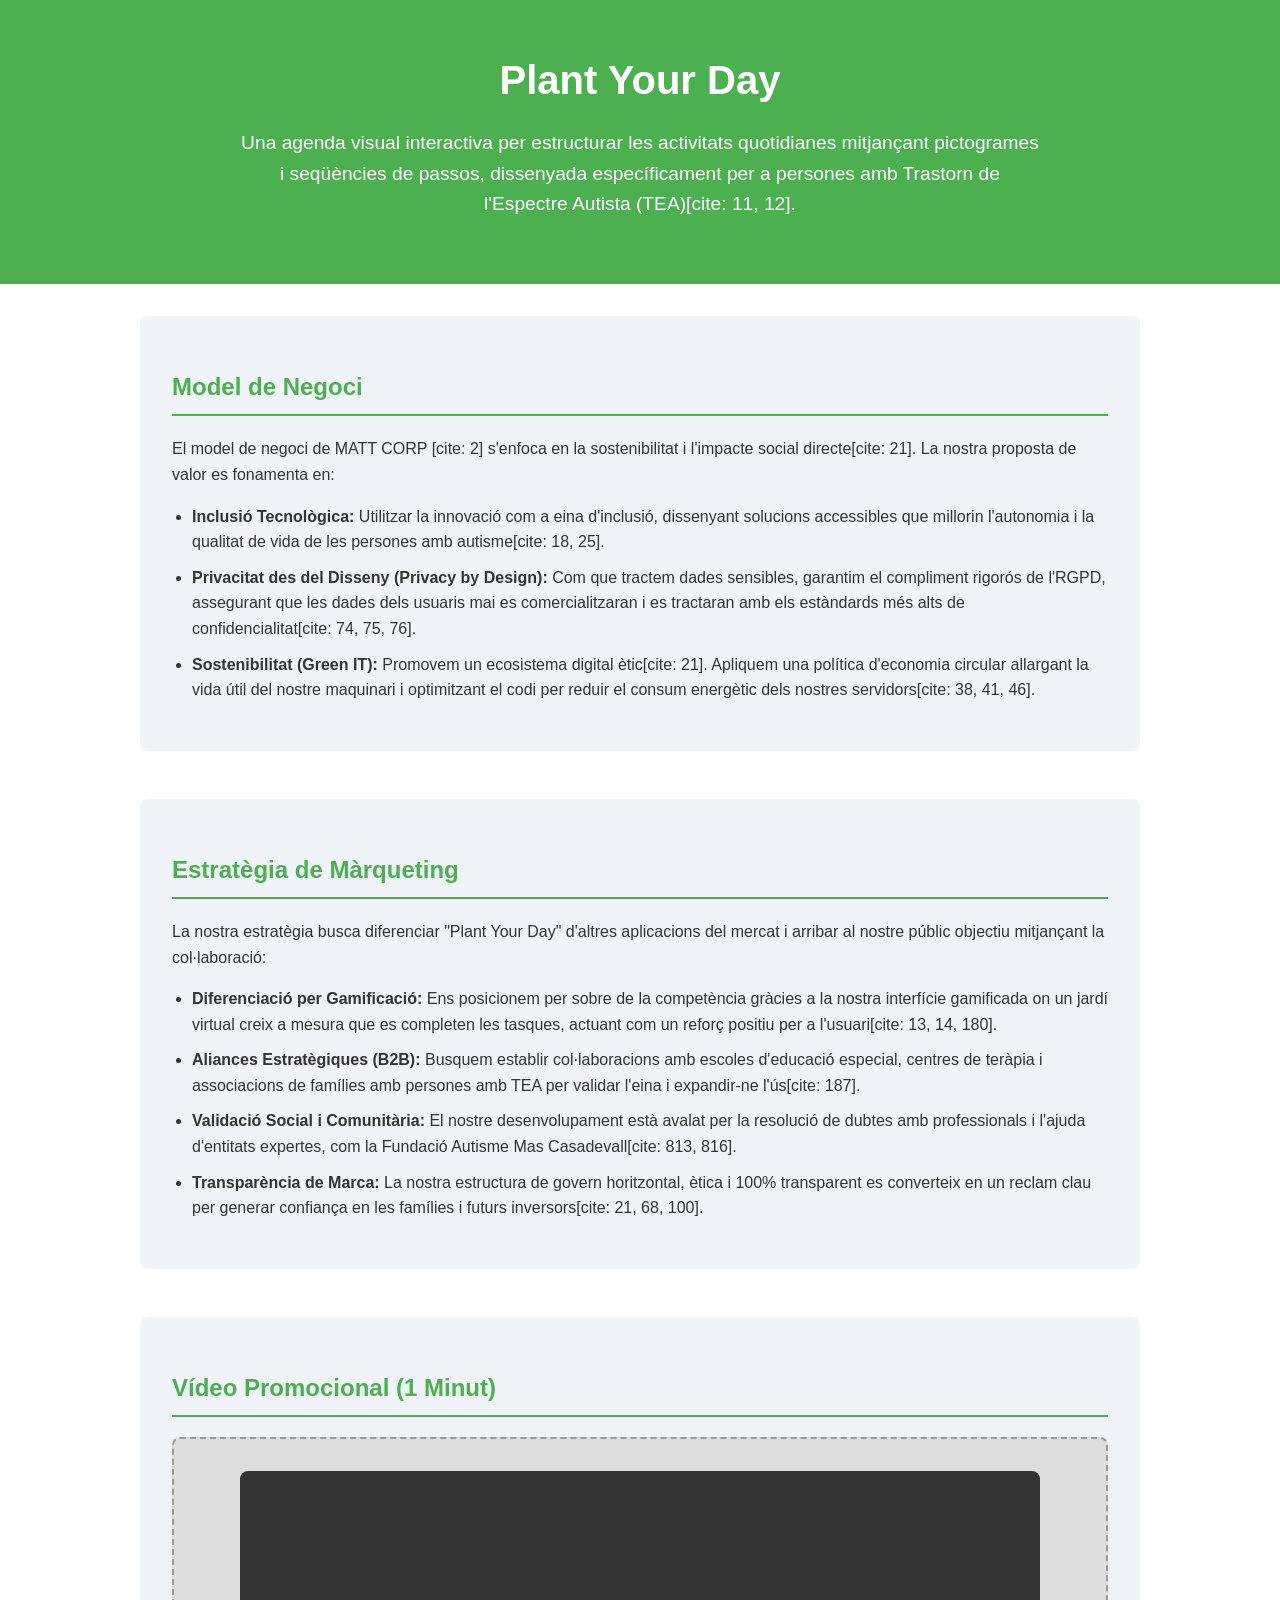
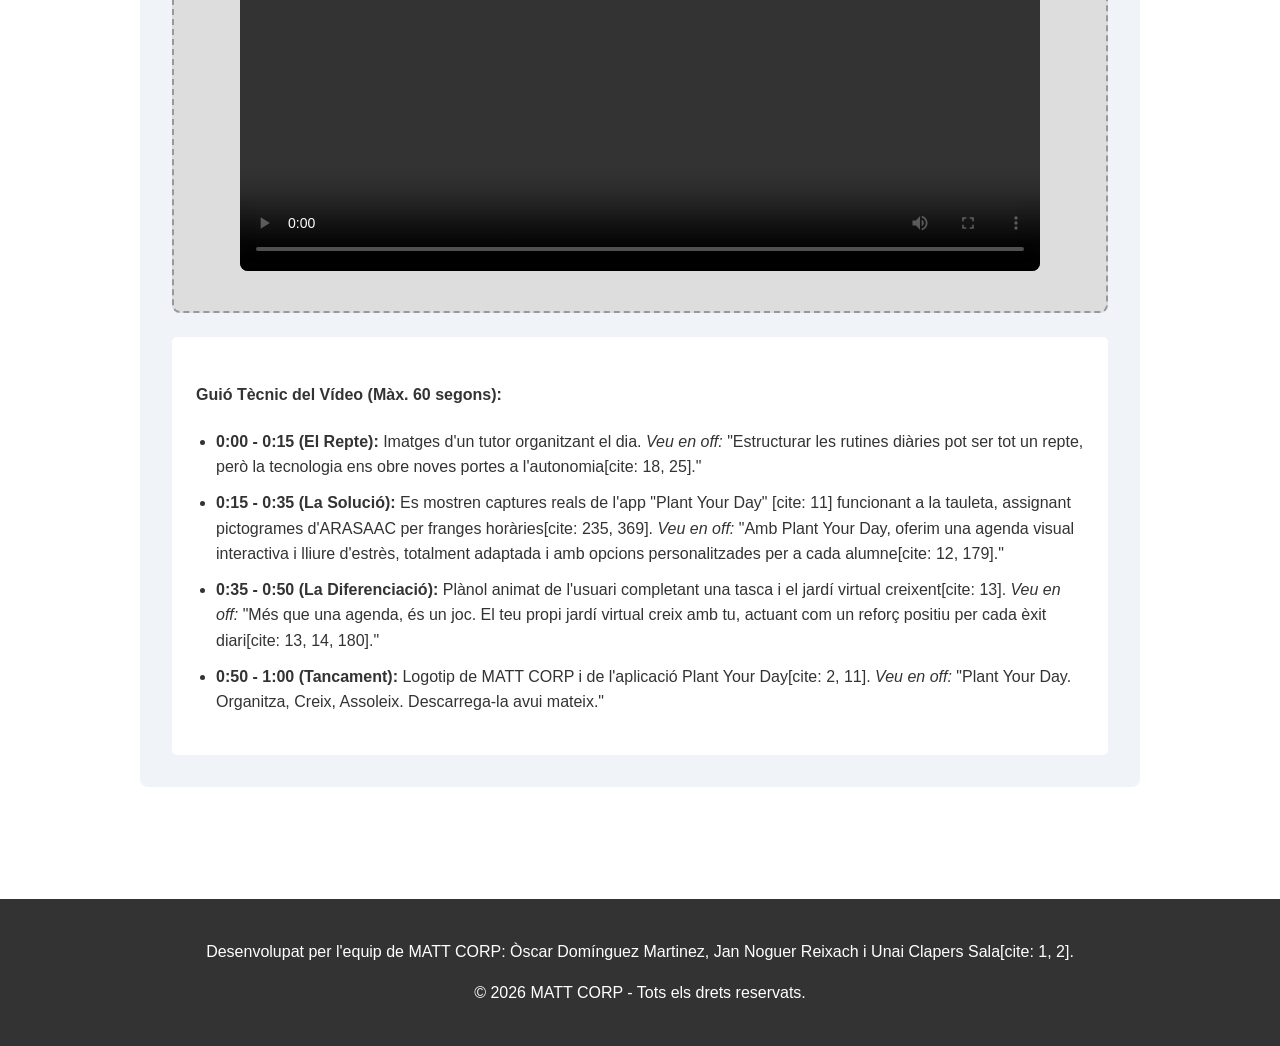
==== index.html @ e5ed8a5a "first commit" ====
<!DOCTYPE html>
<html lang="ca">
<head>
    <meta charset="UTF-8">
    <meta name="viewport" content="width=device-width, initial-scale=1.0">
    <title>Plant Your Day - MATT CORP</title>
    <style>
        :root {
            --primary-color: #4CAF50;
            --secondary-color: #F0F4F8;
            --text-color: #333333;
            --font-family: 'Segoe UI', Tahoma, Geneva, Verdana, sans-serif;
        }
        body {
            font-family: var(--font-family);
            color: var(--text-color);
            margin: 0;
            padding: 0;
            line-height: 1.6;
            background-color: #ffffff;
        }
        header {
            background-color: var(--primary-color);
            color: white;
            padding: 3rem 2rem;
            text-align: center;
        }
        header h1 {
            margin: 0;
            font-size: 2.5rem;
        }
        header p {
            font-size: 1.2rem;
            max-width: 800px;
            margin: 1rem auto;
        }
        .container {
            max-width: 1000px;
            margin: 0 auto;
            padding: 2rem;
        }
        section {
            margin-bottom: 3rem;
            padding: 2rem;
            background-color: var(--secondary-color);
            border-radius: 8px;
        }
        h2 {
            color: var(--primary-color);
            border-bottom: 2px solid var(--primary-color);
            padding-bottom: 0.5rem;
        }
        ul {
            padding-left: 20px;
        }
        li {
            margin-bottom: 10px;
        }
        .video-container {
            text-align: center;
            background-color: #ddd;
            padding: 2rem;
            border-radius: 8px;
            border: 2px dashed #999;
        }
        .video-script {
            text-align: left;
            margin-top: 1.5rem;
            background: #fff;
            padding: 1.5rem;
            border-radius: 5px;
        }
        footer {
            text-align: center;
            padding: 1.5rem;
            background-color: #333;
            color: white;
            margin-top: 2rem;
        }
    </style>
</head>
<body>

    <header>
        <h1>Plant Your Day</h1>
        <p>Una agenda visual interactiva per estructurar les activitats quotidianes mitjançant pictogrames i seqüències de passos, dissenyada específicament per a persones amb Trastorn de l'Espectre Autista (TEA)[cite: 11, 12].</p>
    </header>

    <div class="container">
        
        <section id="model-negoci">
            <h2>Model de Negoci</h2>
            <p>El model de negoci de MATT CORP [cite: 2] s'enfoca en la sostenibilitat i l'impacte social directe[cite: 21]. La nostra proposta de valor es fonamenta en:</p>
            <ul>
                <li><strong>Inclusió Tecnològica:</strong> Utilitzar la innovació com a eina d'inclusió, dissenyant solucions accessibles que millorin l'autonomia i la qualitat de vida de les persones amb autisme[cite: 18, 25].</li>
                <li><strong>Privacitat des del Disseny (Privacy by Design):</strong> Com que tractem dades sensibles, garantim el compliment rigorós de l'RGPD, assegurant que les dades dels usuaris mai es comercialitzaran i es tractaran amb els estàndards més alts de confidencialitat[cite: 74, 75, 76].</li>
                <li><strong>Sostenibilitat (Green IT):</strong> Promovem un ecosistema digital ètic[cite: 21]. Apliquem una política d'economia circular allargant la vida útil del nostre maquinari i optimitzant el codi per reduir el consum energètic dels nostres servidors[cite: 38, 41, 46].</li>
            </ul>
        </section>

        <section id="estrategia-marqueting">
            <h2>Estratègia de Màrqueting</h2>
            <p>La nostra estratègia busca diferenciar "Plant Your Day" d'altres aplicacions del mercat i arribar al nostre públic objectiu mitjançant la col·laboració:</p>
            <ul>
                <li><strong>Diferenciació per Gamificació:</strong> Ens posicionem per sobre de la competència gràcies a la nostra interfície gamificada on un jardí virtual creix a mesura que es completen les tasques, actuant com un reforç positiu per a l'usuari[cite: 13, 14, 180].</li>
                <li><strong>Aliances Estratègiques (B2B):</strong> Busquem establir col·laboracions amb escoles d'educació especial, centres de teràpia i associacions de famílies amb persones amb TEA per validar l'eina i expandir-ne l'ús[cite: 187].</li>
                <li><strong>Validació Social i Comunitària:</strong> El nostre desenvolupament està avalat per la resolució de dubtes amb professionals i l'ajuda d'entitats expertes, com la Fundació Autisme Mas Casadevall[cite: 813, 816].</li>
                <li><strong>Transparència de Marca:</strong> La nostra estructura de govern horitzontal, ètica i 100% transparent es converteix en un reclam clau per generar confiança en les famílies i futurs inversors[cite: 21, 68, 100].</li>
            </ul>
        </section>

        <section id="video-promocional">
            <h2>Vídeo Promocional (1 Minut)</h2>
            <div class="video-container">
                <video src="Plant Your Day - Minecraft Edition_720p_caption.mp4" controls width="100%" style="max-width: 800px; border-radius: 8px;">
                El teu navegador no suporta l'etiqueta de vídeo.
    </video>
            </div>
            
            <div class="video-script">
                <h4>Guió Tècnic del Vídeo (Màx. 60 segons):</h4>
                <ul>
                    <li><strong>0:00 - 0:15 (El Repte):</strong> Imatges d'un tutor organitzant el dia. <i>Veu en off:</i> "Estructurar les rutines diàries pot ser tot un repte, però la tecnologia ens obre noves portes a l'autonomia[cite: 18, 25]."</li>
                    <li><strong>0:15 - 0:35 (La Solució):</strong> Es mostren captures reals de l'app "Plant Your Day" [cite: 11] funcionant a la tauleta, assignant pictogrames d'ARASAAC per franges horàries[cite: 235, 369]. <i>Veu en off:</i> "Amb Plant Your Day, oferim una agenda visual interactiva i lliure d'estrès, totalment adaptada i amb opcions personalitzades per a cada alumne[cite: 12, 179]."</li>
                    <li><strong>0:35 - 0:50 (La Diferenciació):</strong> Plànol animat de l'usuari completant una tasca i el jardí virtual creixent[cite: 13]. <i>Veu en off:</i> "Més que una agenda, és un joc. El teu propi jardí virtual creix amb tu, actuant com un reforç positiu per cada èxit diari[cite: 13, 14, 180]."</li>
                    <li><strong>0:50 - 1:00 (Tancament):</strong> Logotip de MATT CORP i de l'aplicació Plant Your Day[cite: 2, 11]. <i>Veu en off:</i> "Plant Your Day. Organitza, Creix, Assoleix. Descarrega-la avui mateix."</li>
                </ul>
            </div>
        </section>

    </div>

    <footer>
        <p>Desenvolupat per l'equip de MATT CORP: Òscar Domínguez Martinez, Jan Noguer Reixach i Unai Clapers Sala[cite: 1, 2].</p>
        <p>© 2026 MATT CORP - Tots els drets reservats.</p>
    </footer>

</body>
</html>
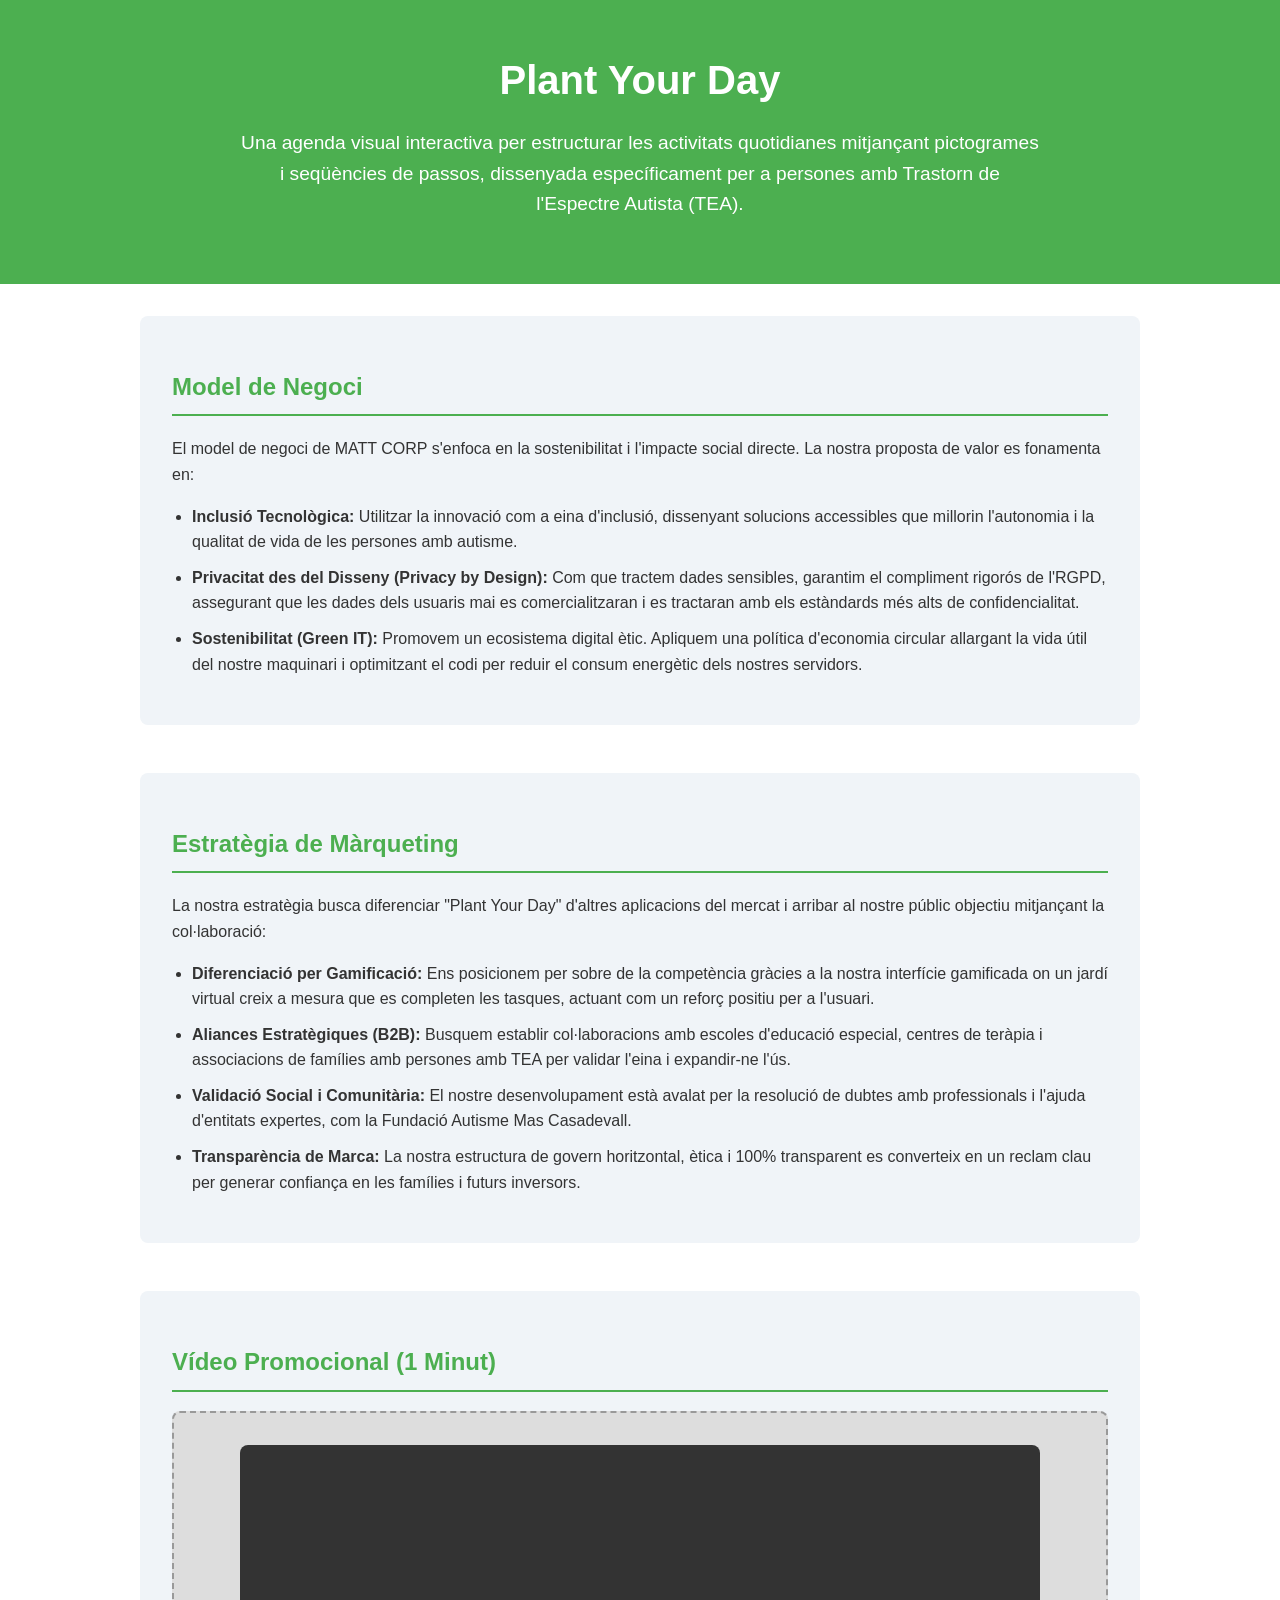
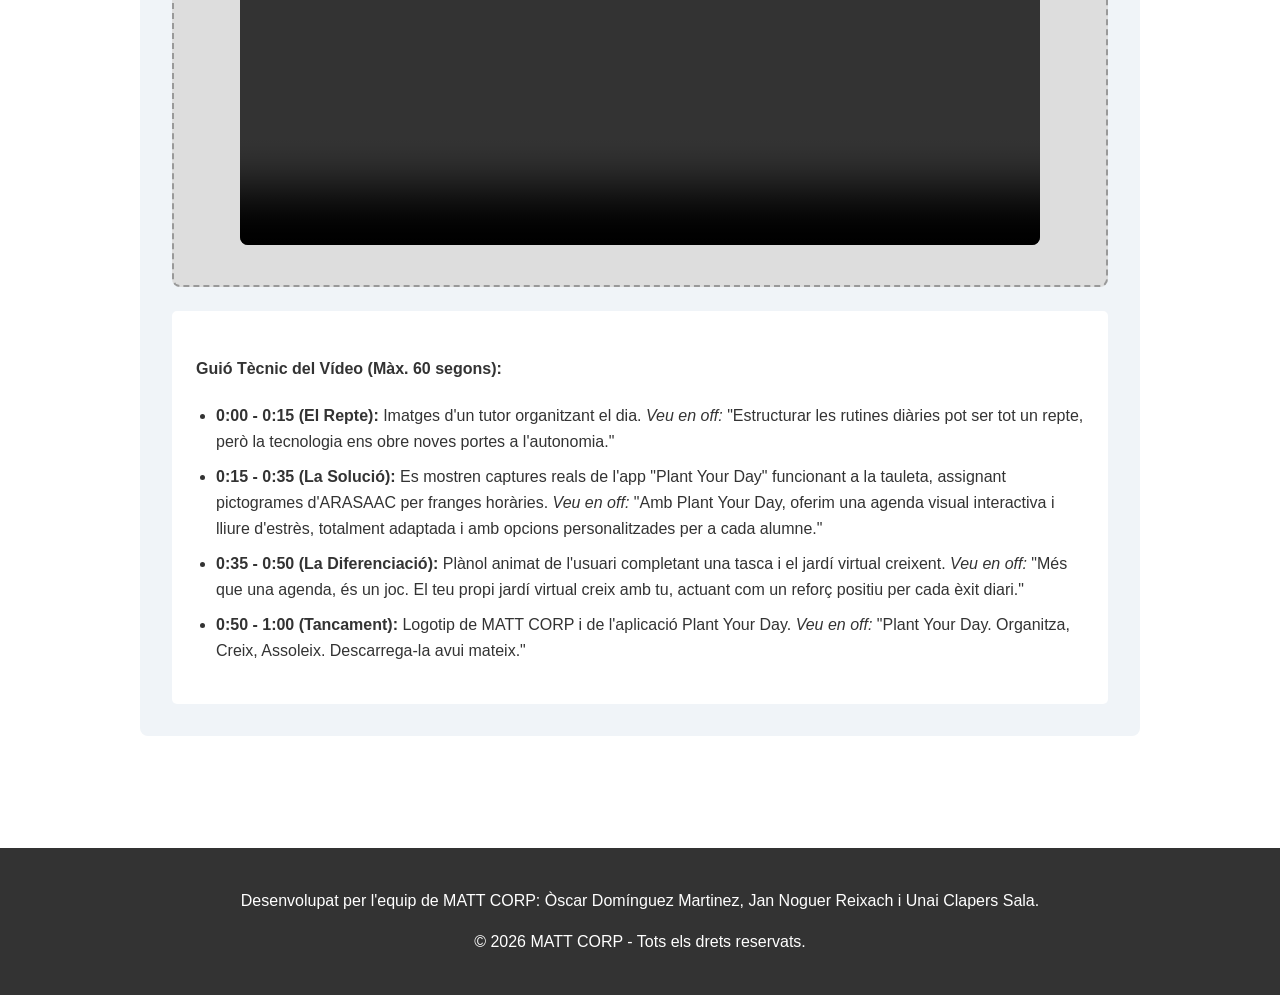
==== commit 47125539: "first commit" ====
--- a/index.html
+++ b/index.html
@@ -83,18 +83,18 @@
 
     <header>
         <h1>Plant Your Day</h1>
-        <p>Una agenda visual interactiva per estructurar les activitats quotidianes mitjançant pictogrames i seqüències de passos, dissenyada específicament per a persones amb Trastorn de l'Espectre Autista (TEA)[cite: 11, 12].</p>
+        <p>Una agenda visual interactiva per estructurar les activitats quotidianes mitjançant pictogrames i seqüències de passos, dissenyada específicament per a persones amb Trastorn de l'Espectre Autista (TEA).</p>
     </header>
 
     <div class="container">
         
         <section id="model-negoci">
             <h2>Model de Negoci</h2>
-            <p>El model de negoci de MATT CORP [cite: 2] s'enfoca en la sostenibilitat i l'impacte social directe[cite: 21]. La nostra proposta de valor es fonamenta en:</p>
+            <p>El model de negoci de MATT CORP s'enfoca en la sostenibilitat i l'impacte social directe. La nostra proposta de valor es fonamenta en:</p>
             <ul>
-                <li><strong>Inclusió Tecnològica:</strong> Utilitzar la innovació com a eina d'inclusió, dissenyant solucions accessibles que millorin l'autonomia i la qualitat de vida de les persones amb autisme[cite: 18, 25].</li>
-                <li><strong>Privacitat des del Disseny (Privacy by Design):</strong> Com que tractem dades sensibles, garantim el compliment rigorós de l'RGPD, assegurant que les dades dels usuaris mai es comercialitzaran i es tractaran amb els estàndards més alts de confidencialitat[cite: 74, 75, 76].</li>
-                <li><strong>Sostenibilitat (Green IT):</strong> Promovem un ecosistema digital ètic[cite: 21]. Apliquem una política d'economia circular allargant la vida útil del nostre maquinari i optimitzant el codi per reduir el consum energètic dels nostres servidors[cite: 38, 41, 46].</li>
+                <li><strong>Inclusió Tecnològica:</strong> Utilitzar la innovació com a eina d'inclusió, dissenyant solucions accessibles que millorin l'autonomia i la qualitat de vida de les persones amb autisme.</li>
+                <li><strong>Privacitat des del Disseny (Privacy by Design):</strong> Com que tractem dades sensibles, garantim el compliment rigorós de l'RGPD, assegurant que les dades dels usuaris mai es comercialitzaran i es tractaran amb els estàndards més alts de confidencialitat.</li>
+                <li><strong>Sostenibilitat (Green IT):</strong> Promovem un ecosistema digital ètic. Apliquem una política d'economia circular allargant la vida útil del nostre maquinari i optimitzant el codi per reduir el consum energètic dels nostres servidors.</li>
             </ul>
         </section>
 
@@ -102,10 +102,10 @@
             <h2>Estratègia de Màrqueting</h2>
             <p>La nostra estratègia busca diferenciar "Plant Your Day" d'altres aplicacions del mercat i arribar al nostre públic objectiu mitjançant la col·laboració:</p>
             <ul>
-                <li><strong>Diferenciació per Gamificació:</strong> Ens posicionem per sobre de la competència gràcies a la nostra interfície gamificada on un jardí virtual creix a mesura que es completen les tasques, actuant com un reforç positiu per a l'usuari[cite: 13, 14, 180].</li>
-                <li><strong>Aliances Estratègiques (B2B):</strong> Busquem establir col·laboracions amb escoles d'educació especial, centres de teràpia i associacions de famílies amb persones amb TEA per validar l'eina i expandir-ne l'ús[cite: 187].</li>
-                <li><strong>Validació Social i Comunitària:</strong> El nostre desenvolupament està avalat per la resolució de dubtes amb professionals i l'ajuda d'entitats expertes, com la Fundació Autisme Mas Casadevall[cite: 813, 816].</li>
-                <li><strong>Transparència de Marca:</strong> La nostra estructura de govern horitzontal, ètica i 100% transparent es converteix en un reclam clau per generar confiança en les famílies i futurs inversors[cite: 21, 68, 100].</li>
+                <li><strong>Diferenciació per Gamificació:</strong> Ens posicionem per sobre de la competència gràcies a la nostra interfície gamificada on un jardí virtual creix a mesura que es completen les tasques, actuant com un reforç positiu per a l'usuari.</li>
+                <li><strong>Aliances Estratègiques (B2B):</strong> Busquem establir col·laboracions amb escoles d'educació especial, centres de teràpia i associacions de famílies amb persones amb TEA per validar l'eina i expandir-ne l'ús.</li>
+                <li><strong>Validació Social i Comunitària:</strong> El nostre desenvolupament està avalat per la resolució de dubtes amb professionals i l'ajuda d'entitats expertes, com la Fundació Autisme Mas Casadevall.</li>
+                <li><strong>Transparència de Marca:</strong> La nostra estructura de govern horitzontal, ètica i 100% transparent es converteix en un reclam clau per generar confiança en les famílies i futurs inversors.</li>
             </ul>
         </section>
 
@@ -120,10 +120,10 @@
             <div class="video-script">
                 <h4>Guió Tècnic del Vídeo (Màx. 60 segons):</h4>
                 <ul>
-                    <li><strong>0:00 - 0:15 (El Repte):</strong> Imatges d'un tutor organitzant el dia. <i>Veu en off:</i> "Estructurar les rutines diàries pot ser tot un repte, però la tecnologia ens obre noves portes a l'autonomia[cite: 18, 25]."</li>
-                    <li><strong>0:15 - 0:35 (La Solució):</strong> Es mostren captures reals de l'app "Plant Your Day" [cite: 11] funcionant a la tauleta, assignant pictogrames d'ARASAAC per franges horàries[cite: 235, 369]. <i>Veu en off:</i> "Amb Plant Your Day, oferim una agenda visual interactiva i lliure d'estrès, totalment adaptada i amb opcions personalitzades per a cada alumne[cite: 12, 179]."</li>
-                    <li><strong>0:35 - 0:50 (La Diferenciació):</strong> Plànol animat de l'usuari completant una tasca i el jardí virtual creixent[cite: 13]. <i>Veu en off:</i> "Més que una agenda, és un joc. El teu propi jardí virtual creix amb tu, actuant com un reforç positiu per cada èxit diari[cite: 13, 14, 180]."</li>
-                    <li><strong>0:50 - 1:00 (Tancament):</strong> Logotip de MATT CORP i de l'aplicació Plant Your Day[cite: 2, 11]. <i>Veu en off:</i> "Plant Your Day. Organitza, Creix, Assoleix. Descarrega-la avui mateix."</li>
+                    <li><strong>0:00 - 0:15 (El Repte):</strong> Imatges d'un tutor organitzant el dia. <i>Veu en off:</i> "Estructurar les rutines diàries pot ser tot un repte, però la tecnologia ens obre noves portes a l'autonomia."</li>
+                    <li><strong>0:15 - 0:35 (La Solució):</strong> Es mostren captures reals de l'app "Plant Your Day"  funcionant a la tauleta, assignant pictogrames d'ARASAAC per franges horàries. <i>Veu en off:</i> "Amb Plant Your Day, oferim una agenda visual interactiva i lliure d'estrès, totalment adaptada i amb opcions personalitzades per a cada alumne."</li>
+                    <li><strong>0:35 - 0:50 (La Diferenciació):</strong> Plànol animat de l'usuari completant una tasca i el jardí virtual creixent. <i>Veu en off:</i> "Més que una agenda, és un joc. El teu propi jardí virtual creix amb tu, actuant com un reforç positiu per cada èxit diari."</li>
+                    <li><strong>0:50 - 1:00 (Tancament):</strong> Logotip de MATT CORP i de l'aplicació Plant Your Day. <i>Veu en off:</i> "Plant Your Day. Organitza, Creix, Assoleix. Descarrega-la avui mateix."</li>
                 </ul>
             </div>
         </section>
@@ -131,7 +131,7 @@
     </div>
 
     <footer>
-        <p>Desenvolupat per l'equip de MATT CORP: Òscar Domínguez Martinez, Jan Noguer Reixach i Unai Clapers Sala[cite: 1, 2].</p>
+        <p>Desenvolupat per l'equip de MATT CORP: Òscar Domínguez Martinez, Jan Noguer Reixach i Unai Clapers Sala.</p>
         <p>© 2026 MATT CORP - Tots els drets reservats.</p>
     </footer>
 
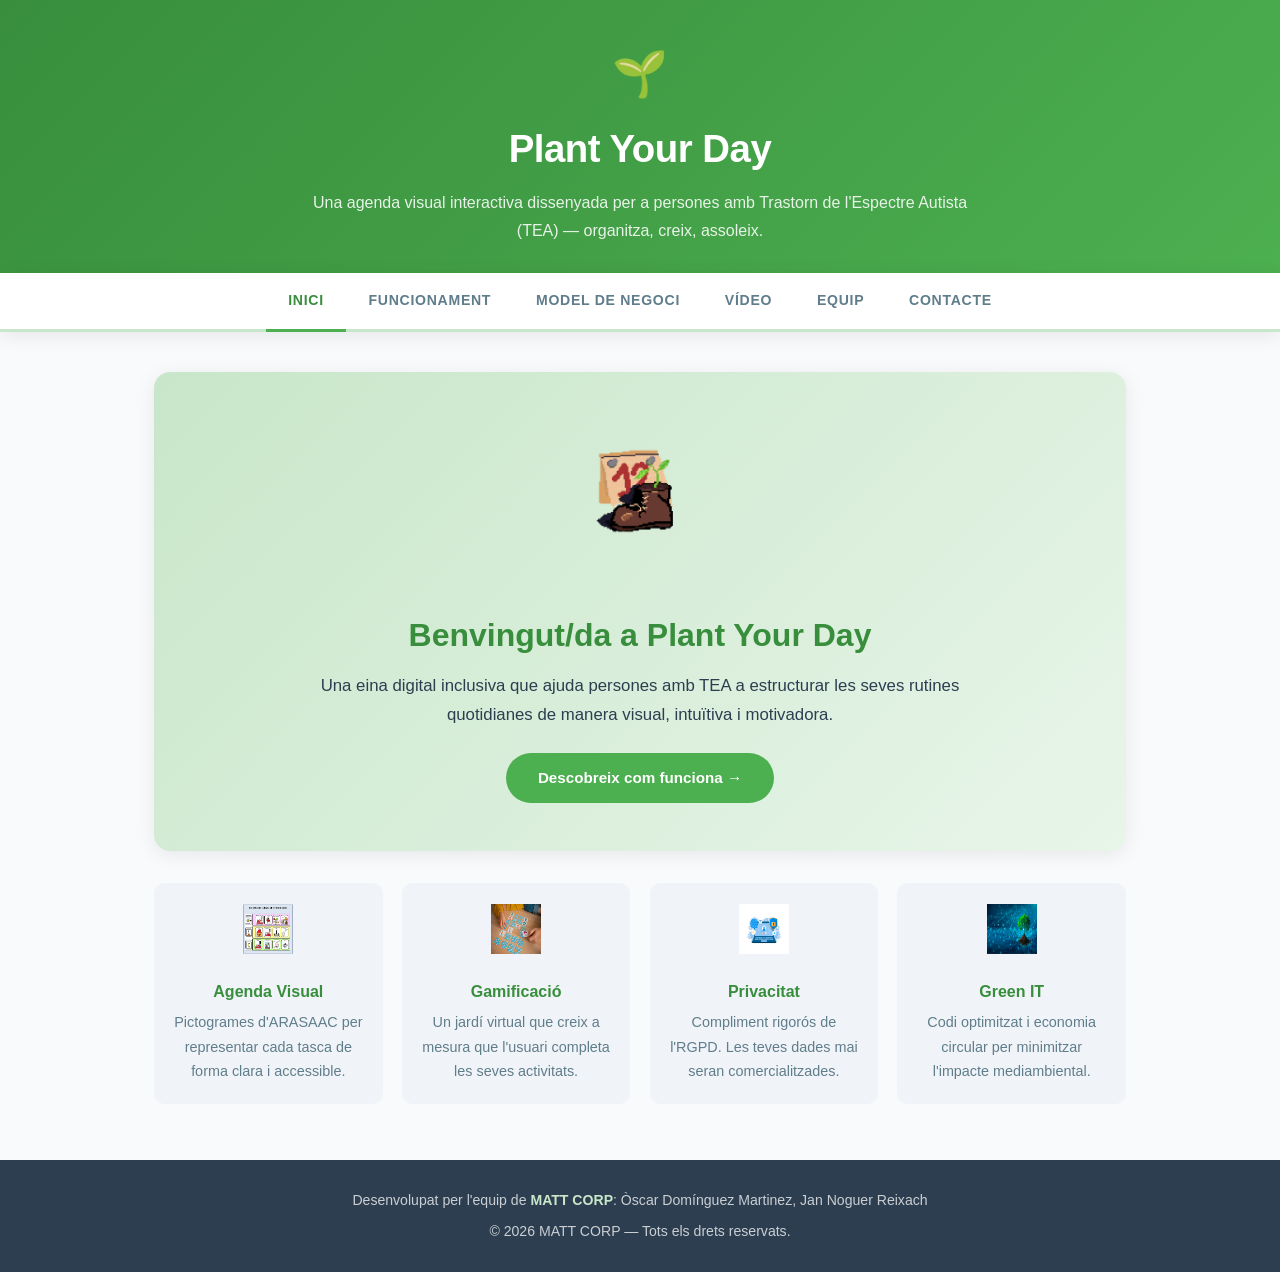
==== commit 62340c70: "15-04-26" ====
--- a/index.html
+++ b/index.html
@@ -4,136 +4,63 @@
     <meta charset="UTF-8">
     <meta name="viewport" content="width=device-width, initial-scale=1.0">
     <title>Plant Your Day - MATT CORP</title>
-    <style>
-        :root {
-            --primary-color: #4CAF50;
-            --secondary-color: #F0F4F8;
-            --text-color: #333333;
-            --font-family: 'Segoe UI', Tahoma, Geneva, Verdana, sans-serif;
-        }
-        body {
-            font-family: var(--font-family);
-            color: var(--text-color);
-            margin: 0;
-            padding: 0;
-            line-height: 1.6;
-            background-color: #ffffff;
-        }
-        header {
-            background-color: var(--primary-color);
-            color: white;
-            padding: 3rem 2rem;
-            text-align: center;
-        }
-        header h1 {
-            margin: 0;
-            font-size: 2.5rem;
-        }
-        header p {
-            font-size: 1.2rem;
-            max-width: 800px;
-            margin: 1rem auto;
-        }
-        .container {
-            max-width: 1000px;
-            margin: 0 auto;
-            padding: 2rem;
-        }
-        section {
-            margin-bottom: 3rem;
-            padding: 2rem;
-            background-color: var(--secondary-color);
-            border-radius: 8px;
-        }
-        h2 {
-            color: var(--primary-color);
-            border-bottom: 2px solid var(--primary-color);
-            padding-bottom: 0.5rem;
-        }
-        ul {
-            padding-left: 20px;
-        }
-        li {
-            margin-bottom: 10px;
-        }
-        .video-container {
-            text-align: center;
-            background-color: #ddd;
-            padding: 2rem;
-            border-radius: 8px;
-            border: 2px dashed #999;
-        }
-        .video-script {
-            text-align: left;
-            margin-top: 1.5rem;
-            background: #fff;
-            padding: 1.5rem;
-            border-radius: 5px;
-        }
-        footer {
-            text-align: center;
-            padding: 1.5rem;
-            background-color: #333;
-            color: white;
-            margin-top: 2rem;
-        }
-    </style>
+    <link rel="stylesheet" href="css/styles.css">
 </head>
 <body>
 
-    <header>
+    <div class="brand-bar">
+        <span class="logo-icon">🌱</span>
         <h1>Plant Your Day</h1>
-        <p>Una agenda visual interactiva per estructurar les activitats quotidianes mitjançant pictogrames i seqüències de passos, dissenyada específicament per a persones amb Trastorn de l'Espectre Autista (TEA).</p>
-    </header>
-
-    <div class="container">
-        
-        <section id="model-negoci">
-            <h2>Model de Negoci</h2>
-            <p>El model de negoci de MATT CORP s'enfoca en la sostenibilitat i l'impacte social directe. La nostra proposta de valor es fonamenta en:</p>
-            <ul>
-                <li><strong>Inclusió Tecnològica:</strong> Utilitzar la innovació com a eina d'inclusió, dissenyant solucions accessibles que millorin l'autonomia i la qualitat de vida de les persones amb autisme.</li>
-                <li><strong>Privacitat des del Disseny (Privacy by Design):</strong> Com que tractem dades sensibles, garantim el compliment rigorós de l'RGPD, assegurant que les dades dels usuaris mai es comercialitzaran i es tractaran amb els estàndards més alts de confidencialitat.</li>
-                <li><strong>Sostenibilitat (Green IT):</strong> Promovem un ecosistema digital ètic. Apliquem una política d'economia circular allargant la vida útil del nostre maquinari i optimitzant el codi per reduir el consum energètic dels nostres servidors.</li>
-            </ul>
-        </section>
-
-        <section id="estrategia-marqueting">
-            <h2>Estratègia de Màrqueting</h2>
-            <p>La nostra estratègia busca diferenciar "Plant Your Day" d'altres aplicacions del mercat i arribar al nostre públic objectiu mitjançant la col·laboració:</p>
-            <ul>
-                <li><strong>Diferenciació per Gamificació:</strong> Ens posicionem per sobre de la competència gràcies a la nostra interfície gamificada on un jardí virtual creix a mesura que es completen les tasques, actuant com un reforç positiu per a l'usuari.</li>
-                <li><strong>Aliances Estratègiques (B2B):</strong> Busquem establir col·laboracions amb escoles d'educació especial, centres de teràpia i associacions de famílies amb persones amb TEA per validar l'eina i expandir-ne l'ús.</li>
-                <li><strong>Validació Social i Comunitària:</strong> El nostre desenvolupament està avalat per la resolució de dubtes amb professionals i l'ajuda d'entitats expertes, com la Fundació Autisme Mas Casadevall.</li>
-                <li><strong>Transparència de Marca:</strong> La nostra estructura de govern horitzontal, ètica i 100% transparent es converteix en un reclam clau per generar confiança en les famílies i futurs inversors.</li>
-            </ul>
-        </section>
-
-        <section id="video-promocional">
-            <h2>Vídeo Promocional (1 Minut)</h2>
-            <div class="video-container">
-                <video src="Plant Your Day - Minecraft Edition_720p_caption.mp4" controls width="100%" style="max-width: 800px; border-radius: 8px;">
-                El teu navegador no suporta l'etiqueta de vídeo.
-    </video>
-            </div>
-            
-            <div class="video-script">
-                <h4>Guió Tècnic del Vídeo (Màx. 60 segons):</h4>
-                <ul>
-                    <li><strong>0:00 - 0:15 (El Repte):</strong> Imatges d'un tutor organitzant el dia. <i>Veu en off:</i> "Estructurar les rutines diàries pot ser tot un repte, però la tecnologia ens obre noves portes a l'autonomia."</li>
-                    <li><strong>0:15 - 0:35 (La Solució):</strong> Es mostren captures reals de l'app "Plant Your Day"  funcionant a la tauleta, assignant pictogrames d'ARASAAC per franges horàries. <i>Veu en off:</i> "Amb Plant Your Day, oferim una agenda visual interactiva i lliure d'estrès, totalment adaptada i amb opcions personalitzades per a cada alumne."</li>
-                    <li><strong>0:35 - 0:50 (La Diferenciació):</strong> Plànol animat de l'usuari completant una tasca i el jardí virtual creixent. <i>Veu en off:</i> "Més que una agenda, és un joc. El teu propi jardí virtual creix amb tu, actuant com un reforç positiu per cada èxit diari."</li>
-                    <li><strong>0:50 - 1:00 (Tancament):</strong> Logotip de MATT CORP i de l'aplicació Plant Your Day. <i>Veu en off:</i> "Plant Your Day. Organitza, Creix, Assoleix. Descarrega-la avui mateix."</li>
-                </ul>
-            </div>
-        </section>
-
+        <p class="tagline">Una agenda visual interactiva dissenyada per a persones amb Trastorn de l'Espectre Autista (TEA) — organitza, creix, assoleix.</p>
     </div>
 
+    <nav class="tab-nav" role="navigation" aria-label="Navegació principal">
+        <a href="index.html" class="active">Inici</a>
+        <a href="pages/funcionament.html">Funcionament</a>
+        <a href="pages/model-negoci.html">Model de Negoci</a>
+        <a href="pages/video.html">Vídeo</a>
+        <a href="pages/equip.html">Equip</a>
+        <a href="pages/contacte.html">Contacte</a>
+    </nav>
+
+    <main>
+        <div class="container">
+            <div class="hero">
+                <div class="hero-icon"><img src="assets/imatges/logoAPP.png" alt="Logo" width="150" height="150*"></div>
+                <h2>Benvingut/da a Plant Your Day</h2>
+                <p>Una eina digital inclusiva que ajuda persones amb TEA a estructurar les seves rutines quotidianes de manera visual, intuïtiva i motivadora.</p>
+                <a href="pages/funcionament.html" class="btn-primary">Descobreix com funciona →</a>
+            </div>
+
+            <div class="features-grid">
+                <div class="feature-item">
+                    <div class="fi-icon"><img src="assets/imatges/agendavisual.png" alt="AgendaVisual" width="50" height="50"></div>
+                    <strong>Agenda Visual</strong>
+                    <p>Pictogrames d'ARASAAC per representar cada tasca de forma clara i accessible.</p>
+                </div>
+                <div class="feature-item">
+                    <div class="fi-icon"><img src="assets/imatges/gamificacio.jpg" alt="gamificacio" width="50" height="50"></div>
+                    <strong>Gamificació</strong>
+                    <p>Un jardí virtual que creix a mesura que l'usuari completa les seves activitats.</p>
+                </div>
+                <div class="feature-item">
+                    <div class="fi-icon"><img src="assets/imatges/privacitat.jpg" alt="privacitat" width="50" height="50"></div>
+                    <strong>Privacitat</strong>
+                    <p>Compliment rigorós de l'RGPD. Les teves dades mai seran comercialitzades.</p>
+                </div>
+                <div class="feature-item">
+                    <div class="fi-icon"><img src="assets/imatges/greenIT.jpg" alt="privacitat" width="50" height="50"></div>
+                    <strong>Green IT</strong>
+                    <p>Codi optimitzat i economia circular per minimitzar l'impacte mediambiental.</p>
+                </div>
+            </div>
+        </div>
+    </main>
+
     <footer>
-        <p>Desenvolupat per l'equip de MATT CORP: Òscar Domínguez Martinez, Jan Noguer Reixach i Unai Clapers Sala.</p>
-        <p>© 2026 MATT CORP - Tots els drets reservats.</p>
+        <p>Desenvolupat per l'equip de <span>MATT CORP</span>: Òscar Domínguez Martinez, Jan Noguer Reixach</p>
+        <p style="margin-top:0.4rem">© 2026 MATT CORP — Tots els drets reservats.</p>
     </footer>
 
 </body>
-</html>+</html>
--- a/css/styles.css
+++ b/css/styles.css
@@ -0,0 +1,265 @@
+:root {
+    --primary: #4CAF50;
+    --primary-dark: #388E3C;
+    --primary-light: #C8E6C9;
+    --surface: #F0F4F8;
+    --text: #2c3e50;
+    --text-muted: #607d8b;
+    --white: #ffffff;
+    --shadow: 0 4px 20px rgba(0,0,0,0.08);
+    --font: 'Segoe UI', Tahoma, Geneva, Verdana, sans-serif;
+}
+
+* { box-sizing: border-box; margin: 0; padding: 0; }
+
+body {
+    font-family: var(--font);
+    color: var(--text);
+    background: #f8fafb;
+    line-height: 1.7;
+}
+
+/* ── BRAND BAR ──────────────────────────────── */
+.brand-bar {
+    background: linear-gradient(135deg, var(--primary-dark) 0%, var(--primary) 100%);
+    color: var(--white);
+    padding: 2.2rem 2rem 1.8rem;
+    text-align: center;
+}
+.brand-bar .logo-icon { font-size: 2.8rem; display: block; margin-bottom: 0.3rem; }
+.brand-bar h1 { font-size: 2.4rem; font-weight: 700; letter-spacing: -0.5px; }
+.brand-bar .tagline {
+    font-size: 1rem;
+    opacity: 0.88;
+    max-width: 680px;
+    margin: 0.5rem auto 0;
+}
+
+/* ── STICKY NAV ─────────────────────────────── */
+.tab-nav {
+    position: sticky;
+    top: 0;
+    z-index: 100;
+    background: var(--white);
+    border-bottom: 3px solid var(--primary-light);
+    box-shadow: var(--shadow);
+    display: flex;
+    justify-content: center;
+    flex-wrap: wrap;
+}
+.tab-nav a {
+    display: inline-block;
+    padding: 1rem 1.4rem;
+    font-family: var(--font);
+    font-size: 0.88rem;
+    font-weight: 600;
+    color: var(--text-muted);
+    text-decoration: none;
+    text-transform: uppercase;
+    letter-spacing: 0.05em;
+    border-bottom: 3px solid transparent;
+    margin-bottom: -3px;
+    transition: color 0.2s, border-color 0.2s;
+}
+.tab-nav a:hover { color: var(--primary); }
+.tab-nav a.active {
+    color: var(--primary-dark);
+    border-bottom-color: var(--primary);
+}
+
+
+/* ── LAYOUT ─────────────────────────────────── */
+.container { max-width: 1020px; margin: 0 auto; padding: 2.5rem 1.5rem; }
+
+/* ── CARDS ──────────────────────────────────── */
+.card {
+    background: var(--white);
+    border-radius: 12px;
+    padding: 2rem 2.2rem;
+    box-shadow: var(--shadow);
+    margin-bottom: 2rem;
+}
+.card h2 {
+    color: var(--primary-dark);
+    font-size: 1.4rem;
+    margin-bottom: 1rem;
+    padding-bottom: 0.5rem;
+    border-bottom: 2px solid var(--primary-light);
+}
+.card h3 { color: var(--primary); margin: 1.2rem 0 0.5rem; font-size: 1.05rem; }
+.card p { color: var(--text); margin-bottom: 0.8rem; }
+.card ul { padding-left: 1.3rem; }
+.card li { margin-bottom: 0.6rem; }
+
+/* ── HERO (Inici) ───────────────────────────── */
+.hero {
+    background: linear-gradient(135deg, var(--primary-light) 0%, #e8f5e9 100%);
+    border-radius: 16px;
+    padding: 3rem 2.5rem;
+    text-align: center;
+    margin-bottom: 2rem;
+    box-shadow: var(--shadow);
+}
+.hero .hero-icon { font-size: 4rem; }
+.hero h2 { font-size: 2rem; color: var(--primary-dark); margin: 0.8rem 0 0.6rem; }
+.hero p { font-size: 1.05rem; color: var(--text); max-width: 700px; margin: 0 auto 1.5rem; }
+.btn-primary {
+    display: inline-block;
+    background: var(--primary);
+    color: var(--white);
+    padding: 0.75rem 2rem;
+    border-radius: 50px;
+    text-decoration: none;
+    font-weight: 700;
+    font-size: 0.95rem;
+    transition: background 0.2s, transform 0.15s;
+}
+.btn-primary:hover { background: var(--primary-dark); transform: translateY(-2px); }
+
+.features-grid {
+    display: grid;
+    grid-template-columns: repeat(auto-fit, minmax(220px, 1fr));
+    gap: 1.2rem;
+    margin-top: 1.5rem;
+}
+.feature-item {
+    background: var(--surface);
+    border-radius: 10px;
+    padding: 1.3rem 1.2rem;
+    text-align: center;
+}
+.feature-item .fi-icon { font-size: 2rem; margin-bottom: 0.5rem; }
+.feature-item strong { display: block; color: var(--primary-dark); margin-bottom: 0.3rem; }
+.feature-item p { font-size: 0.9rem; color: var(--text-muted); margin: 0; }
+
+/* ── STEPS (Funcionament) ───────────────────── */
+.steps { display: flex; flex-direction: column; gap: 1.2rem; }
+.step {
+    display: flex;
+    align-items: flex-start;
+    gap: 1.2rem;
+    background: var(--white);
+    border-radius: 12px;
+    padding: 1.4rem 1.6rem;
+    box-shadow: var(--shadow);
+}
+.step-num {
+    background: var(--primary);
+    color: var(--white);
+    border-radius: 50%;
+    width: 2.2rem;
+    height: 2.2rem;
+    display: flex;
+    align-items: center;
+    justify-content: center;
+    font-weight: 700;
+    font-size: 1rem;
+    flex-shrink: 0;
+}
+.step-body strong { display: block; color: var(--primary-dark); margin-bottom: 0.25rem; }
+.step-body p { margin: 0; font-size: 0.95rem; color: var(--text-muted); }
+
+/* ── TEAM ───────────────────────────────────── */
+.team-grid {
+    display: grid;
+    grid-template-columns: repeat(auto-fit, minmax(260px, 1fr));
+    gap: 1.5rem;
+    margin-top: 1rem;
+}
+.team-card {
+    background: var(--white);
+    border-radius: 14px;
+    padding: 2rem 1.5rem;
+    text-align: center;
+    box-shadow: var(--shadow);
+    border-top: 4px solid var(--primary);
+}
+.team-avatar {
+    width: 72px; height: 72px;
+    border-radius: 50%;
+    background: var(--primary-light);
+    display: flex; align-items: center; justify-content: center;
+    font-size: 2rem;
+    margin: 0 auto 1rem;
+}
+.team-card h3 { color: var(--primary-dark); font-size: 1.05rem; margin-bottom: 0.2rem; }
+.team-card .role { font-size: 0.85rem; color: var(--primary); font-weight: 600; margin-bottom: 0.6rem; }
+.team-card p { font-size: 0.88rem; color: var(--text-muted); }
+
+/* ── CONTACT ────────────────────────────────── */
+.contact-grid {
+    display: grid;
+    grid-template-columns: 1fr 1fr;
+    gap: 2rem;
+}
+@media (max-width: 640px) { .contact-grid { grid-template-columns: 1fr; } }
+.contact-form { display: flex; flex-direction: column; gap: 0.9rem; }
+.contact-form input,
+.contact-form textarea {
+    width: 100%;
+    padding: 0.75rem 1rem;
+    border: 1.5px solid #dce3ea;
+    border-radius: 8px;
+    font-family: var(--font);
+    font-size: 0.95rem;
+    color: var(--text);
+    background: #fafbfc;
+    transition: border-color 0.2s;
+}
+.contact-form input:focus,
+.contact-form textarea:focus { outline: none; border-color: var(--primary); }
+.contact-form textarea { resize: vertical; min-height: 130px; }
+.contact-form button {
+    align-self: flex-start;
+    background: var(--primary);
+    color: var(--white);
+    border: none;
+    padding: 0.75rem 2rem;
+    border-radius: 50px;
+    font-family: var(--font);
+    font-size: 0.95rem;
+    font-weight: 700;
+    cursor: pointer;
+    transition: background 0.2s;
+}
+.contact-form button:hover { background: var(--primary-dark); }
+.contact-info { display: flex; flex-direction: column; gap: 1rem; }
+.contact-info-item {
+    display: flex;
+    align-items: center;
+    gap: 0.9rem;
+    background: var(--surface);
+    border-radius: 10px;
+    padding: 1rem 1.2rem;
+}
+.contact-info-item .ci-icon { font-size: 1.4rem; }
+.contact-info-item p { margin: 0; font-size: 0.92rem; }
+.contact-info-item strong { display: block; color: var(--primary-dark); }
+
+/* ── VIDEO ──────────────────────────────────── */
+.video-wrapper {
+    background: #111;
+    border-radius: 12px;
+    overflow: hidden;
+    box-shadow: var(--shadow);
+    margin-bottom: 2rem;
+}
+.video-wrapper video { display: block; width: 100%; max-height: 480px; }
+.script-list li { margin-bottom: 0.5rem; font-size: 0.95rem; }
+
+/* ── FOOTER ─────────────────────────────────── */
+footer {
+    text-align: center;
+    padding: 1.8rem 1rem;
+    background: #2c3e50;
+    color: rgba(255,255,255,0.75);
+    font-size: 0.88rem;
+    margin-top: 1rem;
+}
+footer span { color: var(--primary-light); font-weight: 600; }
+
+/* ── RESPONSIVE ─────────────────────────────── */
+@media (max-width: 580px) {
+    .tab-nav a { padding: 0.9rem 0.8rem; font-size: 0.75rem; }
+    .brand-bar h1 { font-size: 1.8rem; }
+}
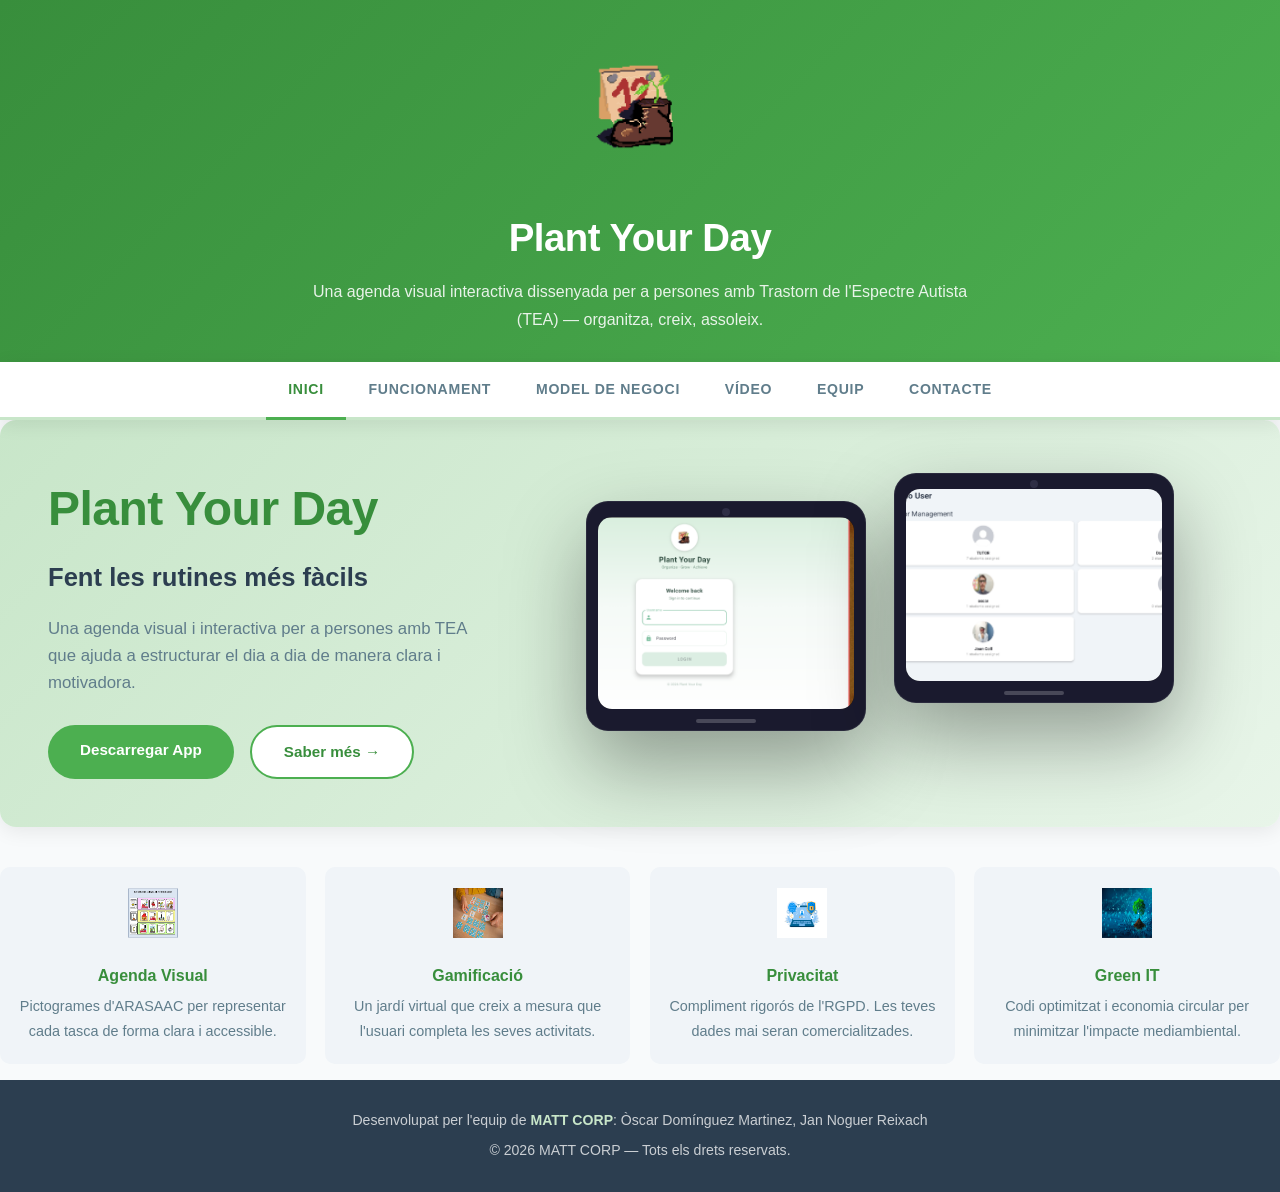
==== commit 3bb67548: "video changed" ====
--- a/index.html
+++ b/index.html
@@ -9,7 +9,7 @@
 <body>
 
     <div class="brand-bar">
-        <span class="logo-icon">🌱</span>
+        <span class="logo-icon"><img src="assets/imatges/logoAPP.png" alt="Logo" width="150" height="150*"></span>
         <h1>Plant Your Day</h1>
         <p class="tagline">Una agenda visual interactiva dissenyada per a persones amb Trastorn de l'Espectre Autista (TEA) — organitza, creix, assoleix.</p>
     </div>
@@ -24,12 +24,29 @@
     </nav>
 
     <main>
-        <div class="container">
-            <div class="hero">
-                <div class="hero-icon"><img src="assets/imatges/logoAPP.png" alt="Logo" width="150" height="150*"></div>
-                <h2>Benvingut/da a Plant Your Day</h2>
-                <p>Una eina digital inclusiva que ajuda persones amb TEA a estructurar les seves rutines quotidianes de manera visual, intuïtiva i motivadora.</p>
-                <a href="pages/funcionament.html" class="btn-primary">Descobreix com funciona →</a>
+        <div class="app-showcase">
+                <div class="showcase-content">
+                    <h2 class="showcase-title">Plant Your Day</h2>
+                    <h3 class="showcase-subtitle">Fent les rutines més fàcils</h3>
+                    <p class="showcase-desc">Una agenda visual i interactiva per a persones amb TEA que ajuda a estructurar el dia a dia de manera clara i motivadora.</p>
+                    <div class="showcase-buttons">
+                        <a href="#" class="btn-download">Descarregar App</a>
+                        <a href="pages/funcionament.html" class="btn-learn">Saber més →</a>
+                    </div>
+                </div>
+
+                <div class="showcase-phones">
+                    <div class="phone-mockup">
+                        <div class="phone-screen">
+                            <img src="assets/imatges/2pantalles.png" alt="Plant Your Day - Login i jardí virtual" class="phone-img phone-img--left">
+                        </div>
+                    </div>
+                    <div class="phone-mockup phone-mockup--raised">
+                        <div class="phone-screen">
+                            <img src="assets/imatges/4pantalles.png" alt="Plant Your Day - Agenda i gestió" class="phone-img phone-img--right">
+                        </div>
+                    </div>
+                </div>
             </div>
 
             <div class="features-grid">
--- a/css/styles.css
+++ b/css/styles.css
@@ -263,3 +263,188 @@
     .tab-nav a { padding: 0.9rem 0.8rem; font-size: 0.75rem; }
     .brand-bar h1 { font-size: 1.8rem; }
 }
+
+/* --- APP SHOWCASE ─────────────────────────────────── */
+.app-showcase {
+    display: flex;
+    align-items: center;
+    justify-content: space-between;
+    background: linear-gradient(135deg, var(--primary-light) 0%, #e8f5e9 100%);
+    padding: 3rem;
+    border-radius: 16px;
+    margin-bottom: 2.5rem;
+    box-shadow: var(--shadow);
+}
+
+.showcase-content {
+    flex: 1;
+    padding-right: 2.5rem;
+}
+
+.showcase-title {
+    color: var(--primary-dark);
+    font-size: 3rem;
+    margin: 0 0 0.4rem 0;
+    font-weight: 700;
+    letter-spacing: -0.5px;
+}
+
+.showcase-subtitle {
+    color: var(--text);
+    font-size: 1.6rem;
+    font-weight: 600;
+    margin: 0 0 1rem 0;
+}
+
+.showcase-desc {
+    color: var(--text-muted);
+    font-size: 1.05rem;
+    line-height: 1.6;
+    margin-bottom: 1.8rem;
+}
+
+.showcase-buttons {
+    display: flex;
+    gap: 1rem;
+}
+
+.btn-download {
+    display: inline-block;
+    background: var(--primary);
+    color: var(--white);
+    padding: 0.75rem 2rem;
+    border-radius: 50px;
+    text-decoration: none;
+    font-weight: 700;
+    font-size: 0.95rem;
+    transition: background 0.2s, transform 0.15s;
+}
+.btn-download:hover {
+    background: var(--primary-dark);
+    transform: translateY(-2px);
+}
+
+.btn-learn {
+    display: inline-block;
+    background: var(--white);
+    color: var(--primary-dark);
+    padding: 0.75rem 2rem;
+    border-radius: 50px;
+    text-decoration: none;
+    font-weight: 700;
+    font-size: 0.95rem;
+    border: 2px solid var(--primary);
+    transition: background 0.2s, color 0.2s, transform 0.15s;
+}
+.btn-learn:hover {
+    background: var(--primary);
+    color: var(--white);
+    transform: translateY(-2px);
+}
+
+/* --- TABLET MOCKUPS ──────────────────────────────── */
+.showcase-phones {
+    flex: 1.6;
+    display: flex;
+    gap: 1.8rem;
+    justify-content: center;
+    align-items: flex-end;
+    padding-bottom: 1rem;
+}
+
+.phone-mockup {
+    width: 280px;
+    background: #1a1a2e;
+    border-radius: 22px;
+    padding: 16px 12px 22px;
+    position: relative;
+    box-shadow:
+        0 35px 80px rgba(0, 0, 0, 0.35),
+        0 0 0 1px rgba(255, 255, 255, 0.07) inset;
+    transition: transform 0.3s;
+    flex-shrink: 0;
+}
+.phone-mockup:hover {
+    transform: translateY(-8px);
+}
+.phone-mockup--raised {
+    transform: translateY(-28px);
+}
+.phone-mockup--raised:hover {
+    transform: translateY(-36px);
+}
+
+/* Cámara frontal (punto) */
+.phone-mockup::before {
+    content: '';
+    position: absolute;
+    top: 7px;
+    left: 50%;
+    transform: translateX(-50%);
+    width: 8px;
+    height: 8px;
+    background: #2e2e45;
+    border-radius: 50%;
+    z-index: 5;
+}
+
+/* Home indicator */
+.phone-mockup::after {
+    content: '';
+    position: absolute;
+    bottom: 8px;
+    left: 50%;
+    transform: translateX(-50%);
+    width: 60px;
+    height: 4px;
+    background: rgba(255, 255, 255, 0.2);
+    border-radius: 2px;
+}
+
+.phone-screen {
+    border-radius: 14px;
+    overflow: hidden;
+    aspect-ratio: 4 / 3;
+    background: #000;
+}
+
+.phone-img {
+    width: 100%;
+    height: 100%;
+    object-fit: cover;
+    display: block;
+}
+.phone-img--left  { object-position: 15% center; }
+.phone-img--right { object-position: 80% center; }
+
+/* --- SHOWCASE RESPONSIVE ──────────────────────────── */
+@media (max-width: 1100px) {
+    .phone-mockup { width: 220px; }
+}
+@media (max-width: 992px) {
+    .app-showcase {
+        flex-direction: column;
+        text-align: center;
+        padding: 2rem;
+    }
+    .showcase-content {
+        padding-right: 0;
+        margin-bottom: 2rem;
+    }
+    .showcase-buttons {
+        justify-content: center;
+        flex-wrap: wrap;
+    }
+    .showcase-phones {
+        justify-content: center;
+        width: 100%;
+    }
+    .phone-mockup { width: 260px; }
+    .phone-mockup--raised { transform: translateY(-20px); }
+    .phone-mockup--raised:hover { transform: translateY(-28px); }
+}
+@media (max-width: 620px) {
+    .showcase-phones { flex-direction: column; align-items: center; gap: 1.5rem; }
+    .phone-mockup, .phone-mockup--raised { width: 280px; transform: none; }
+    .phone-mockup--raised:hover, .phone-mockup:hover { transform: translateY(-6px); }
+}
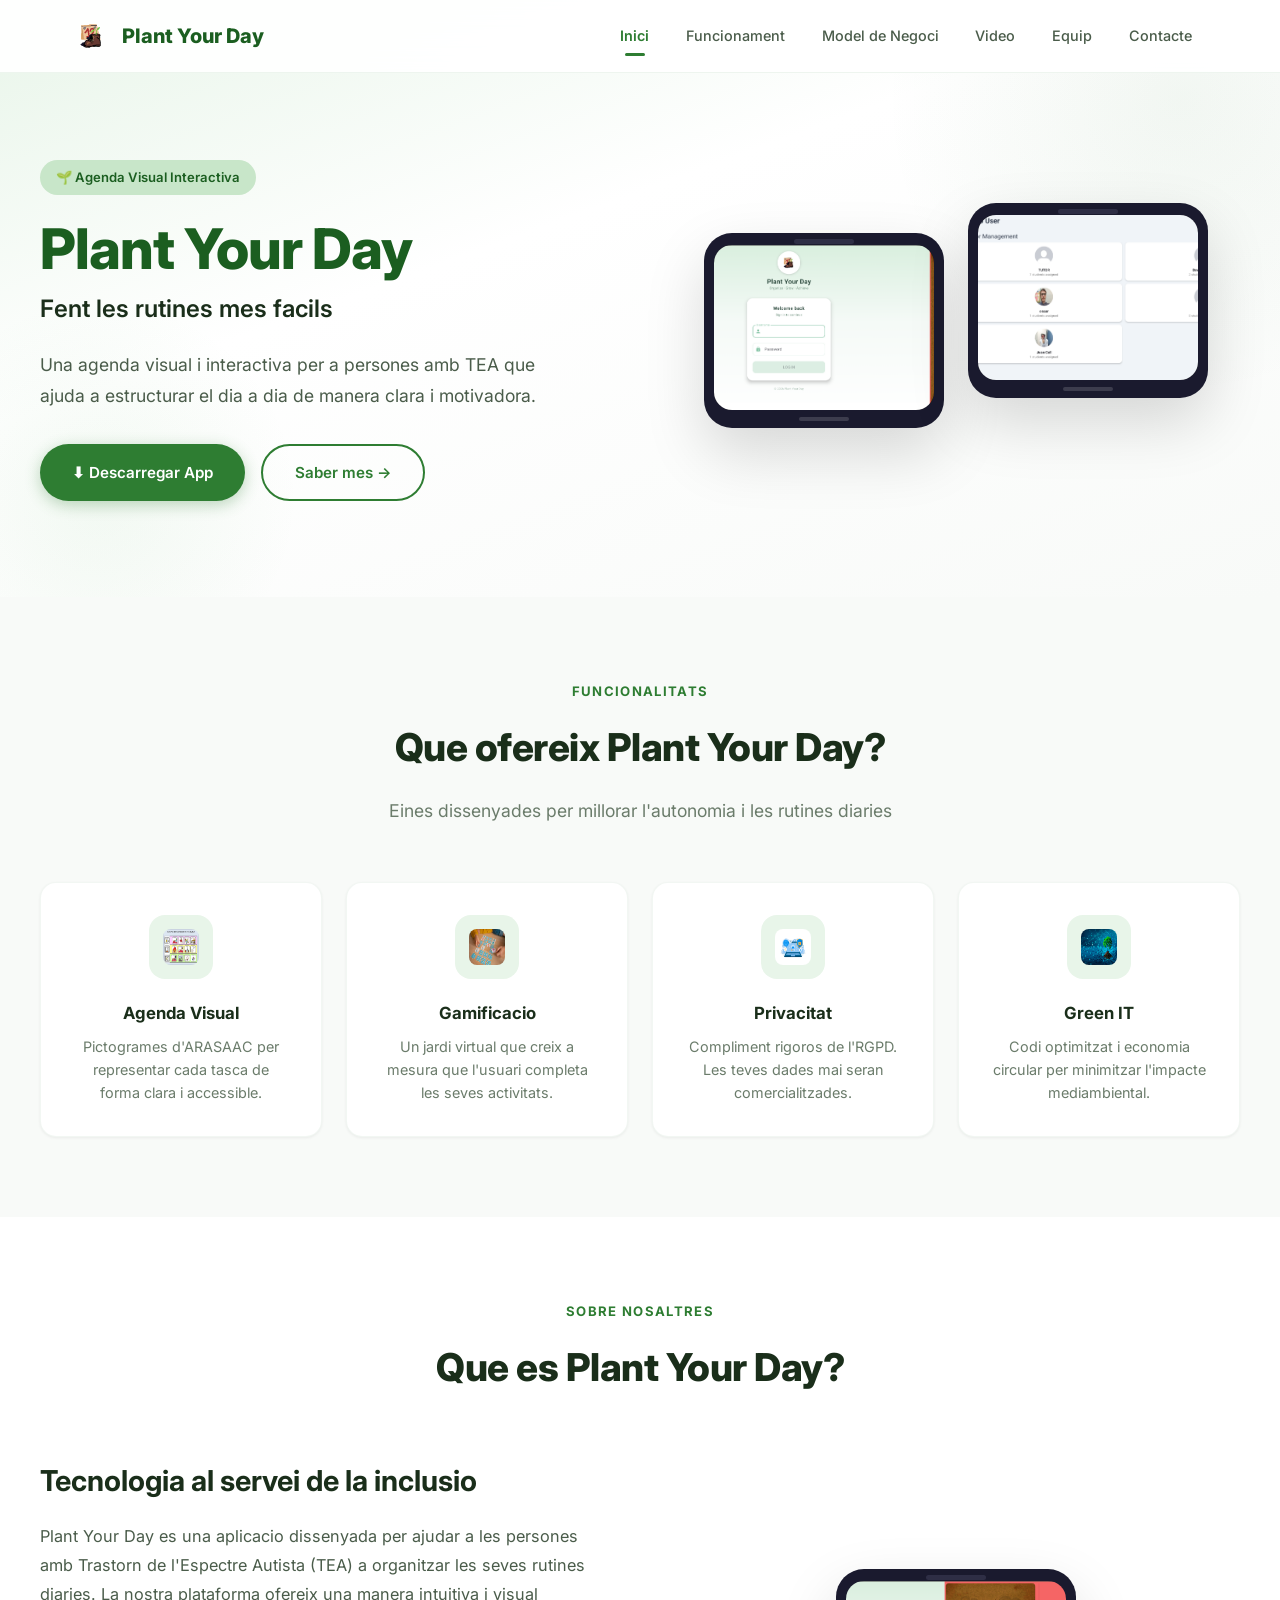
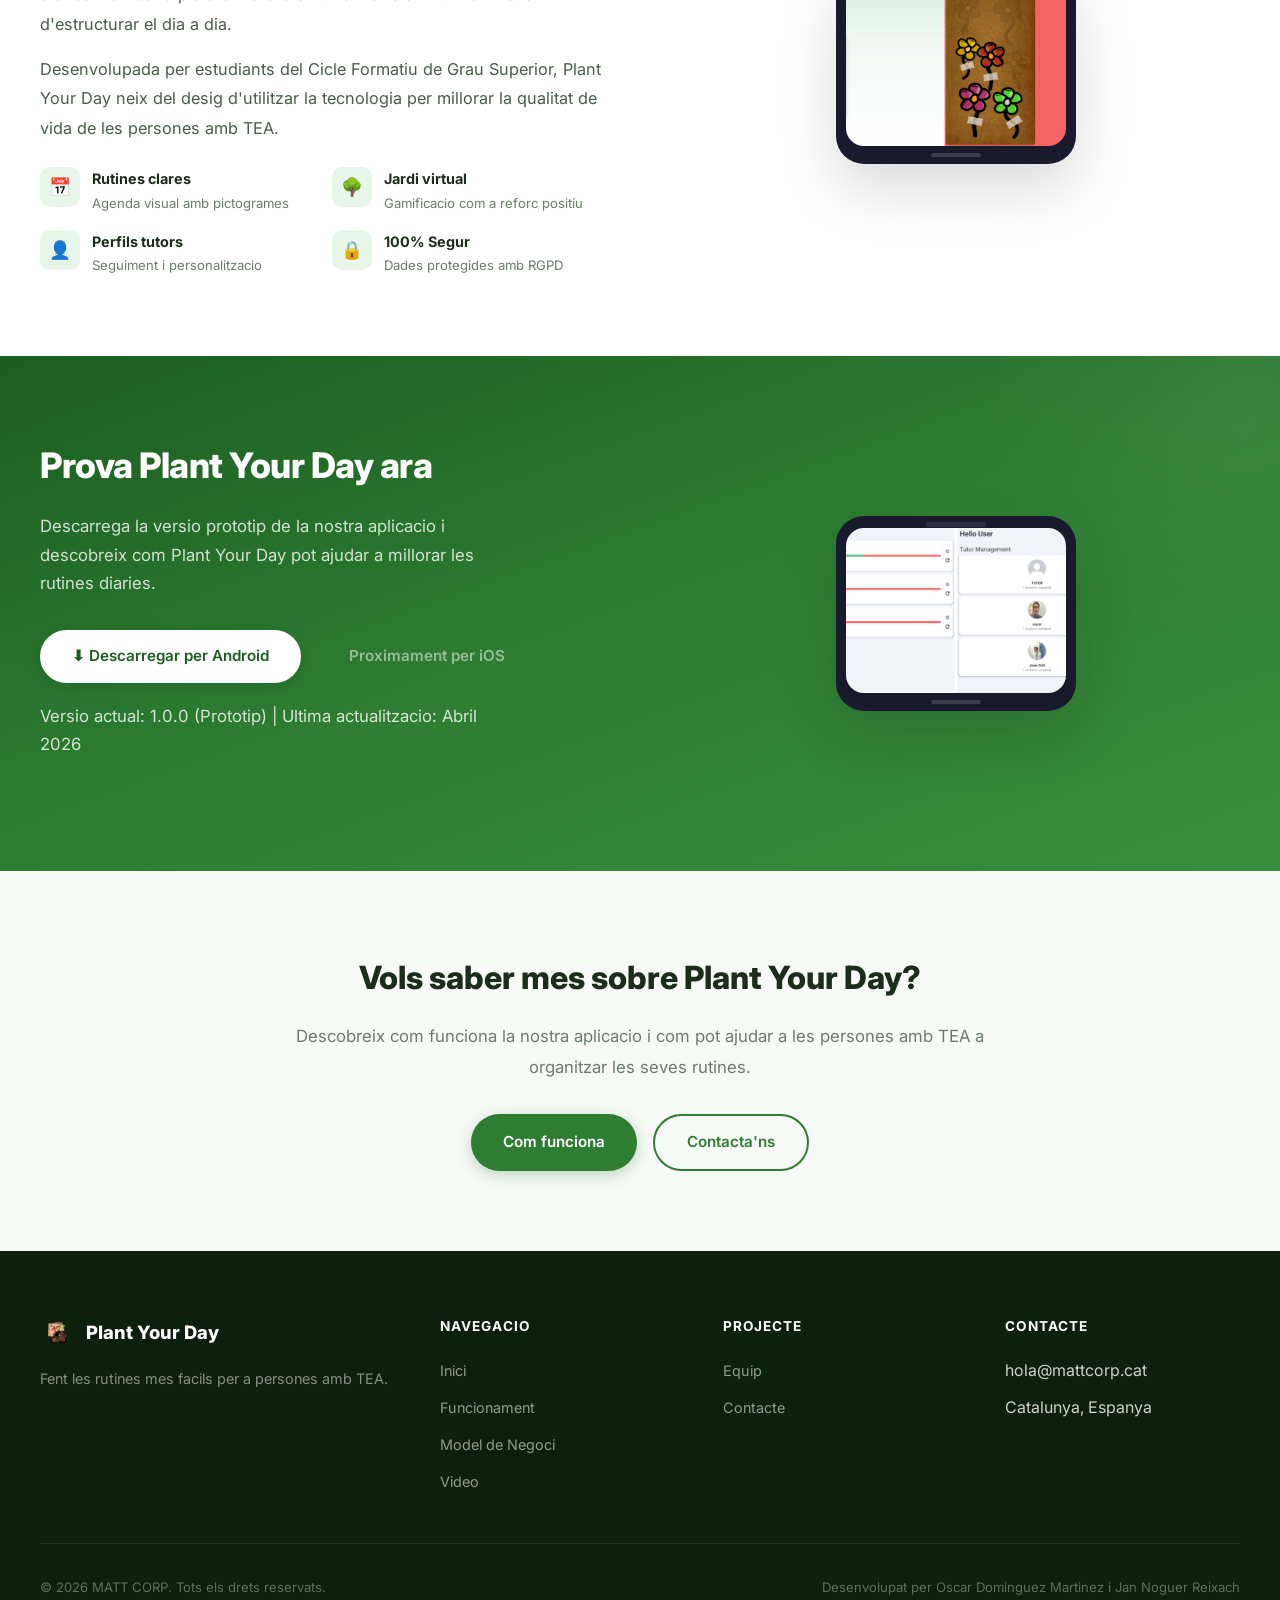
==== commit dab90ba0: "change the web" ====
--- a/index.html
+++ b/index.html
@@ -1,83 +1,243 @@
-<!DOCTYPE html>
+﻿<!DOCTYPE html>
 <html lang="ca">
 <head>
     <meta charset="UTF-8">
     <meta name="viewport" content="width=device-width, initial-scale=1.0">
-    <title>Plant Your Day - MATT CORP</title>
+    <title>Plant Your Day - Agenda Visual per a TEA</title>
     <link rel="stylesheet" href="css/styles.css">
 </head>
 <body>
 
-    <div class="brand-bar">
-        <span class="logo-icon"><img src="assets/imatges/logoAPP.png" alt="Logo" width="150" height="150*"></span>
-        <h1>Plant Your Day</h1>
-        <p class="tagline">Una agenda visual interactiva dissenyada per a persones amb Trastorn de l'Espectre Autista (TEA) — organitza, creix, assoleix.</p>
-    </div>
-
-    <nav class="tab-nav" role="navigation" aria-label="Navegació principal">
-        <a href="index.html" class="active">Inici</a>
-        <a href="pages/funcionament.html">Funcionament</a>
-        <a href="pages/model-negoci.html">Model de Negoci</a>
-        <a href="pages/video.html">Vídeo</a>
-        <a href="pages/equip.html">Equip</a>
-        <a href="pages/contacte.html">Contacte</a>
+    <a href="#main" class="skip-link">Saltar al contingut</a>
+
+    <nav class="navbar" role="navigation" aria-label="Navegacio principal">
+        <div class="navbar-inner">
+            <a href="index.html" class="navbar-logo">
+                <img src="assets/imatges/logoAPP.png" alt="Plant Your Day Logo">
+                <span>Plant Your Day</span>
+            </a>
+            <div class="navbar-links" id="navLinks">
+                <a href="index.html" class="active">Inici</a>
+                <a href="pages/funcionament.html">Funcionament</a>
+                <a href="pages/model-negoci.html">Model de Negoci</a>
+                <a href="pages/video.html">Video</a>
+                <a href="pages/equip.html">Equip</a>
+                <a href="pages/contacte.html">Contacte</a>
+            </div>
+            <button class="hamburger" id="hamburger" aria-label="Obrir menu">
+                <span></span><span></span><span></span>
+            </button>
+        </div>
     </nav>
 
-    <main>
-        <div class="app-showcase">
-                <div class="showcase-content">
-                    <h2 class="showcase-title">Plant Your Day</h2>
-                    <h3 class="showcase-subtitle">Fent les rutines més fàcils</h3>
-                    <p class="showcase-desc">Una agenda visual i interactiva per a persones amb TEA que ajuda a estructurar el dia a dia de manera clara i motivadora.</p>
-                    <div class="showcase-buttons">
-                        <a href="#" class="btn-download">Descarregar App</a>
-                        <a href="pages/funcionament.html" class="btn-learn">Saber més →</a>
-                    </div>
-                </div>
-
-                <div class="showcase-phones">
-                    <div class="phone-mockup">
-                        <div class="phone-screen">
-                            <img src="assets/imatges/2pantalles.png" alt="Plant Your Day - Login i jardí virtual" class="phone-img phone-img--left">
-                        </div>
-                    </div>
-                    <div class="phone-mockup phone-mockup--raised">
-                        <div class="phone-screen">
-                            <img src="assets/imatges/4pantalles.png" alt="Plant Your Day - Agenda i gestió" class="phone-img phone-img--right">
-                        </div>
-                    </div>
-                </div>
-            </div>
-
-            <div class="features-grid">
-                <div class="feature-item">
-                    <div class="fi-icon"><img src="assets/imatges/agendavisual.png" alt="AgendaVisual" width="50" height="50"></div>
-                    <strong>Agenda Visual</strong>
-                    <p>Pictogrames d'ARASAAC per representar cada tasca de forma clara i accessible.</p>
-                </div>
-                <div class="feature-item">
-                    <div class="fi-icon"><img src="assets/imatges/gamificacio.jpg" alt="gamificacio" width="50" height="50"></div>
-                    <strong>Gamificació</strong>
-                    <p>Un jardí virtual que creix a mesura que l'usuari completa les seves activitats.</p>
-                </div>
-                <div class="feature-item">
-                    <div class="fi-icon"><img src="assets/imatges/privacitat.jpg" alt="privacitat" width="50" height="50"></div>
-                    <strong>Privacitat</strong>
-                    <p>Compliment rigorós de l'RGPD. Les teves dades mai seran comercialitzades.</p>
-                </div>
-                <div class="feature-item">
-                    <div class="fi-icon"><img src="assets/imatges/greenIT.jpg" alt="privacitat" width="50" height="50"></div>
-                    <strong>Green IT</strong>
-                    <p>Codi optimitzat i economia circular per minimitzar l'impacte mediambiental.</p>
-                </div>
+    <main id="main">
+        <!-- HERO -->
+        <section class="hero">
+            <div class="hero-inner">
+                <div class="hero-content">
+                    <div class="hero-badge">&#127793; Agenda Visual Interactiva</div>
+                    <h1>Plant Your Day</h1>
+                    <h2>Fent les rutines mes facils</h2>
+                    <p class="hero-desc">Una agenda visual i interactiva per a persones amb TEA que ajuda a estructurar el dia a dia de manera clara i motivadora.</p>
+                    <div class="hero-buttons">
+                        <a href="#descarrega" class="btn btn-primary">&#11015; Descarregar App</a>
+                        <a href="pages/funcionament.html" class="btn btn-outline">Saber mes &#8594;</a>
+                    </div>
+                </div>
+                <div class="hero-visual">
+                    <div class="phone-group">
+                        <div class="phone-mockup">
+                            <div class="phone-screen">
+                                <img src="assets/imatges/2pantalles.png" alt="Plant Your Day - Login i jardi virtual" class="phone-img phone-img--left">
+                            </div>
+                        </div>
+                        <div class="phone-mockup phone-mockup--raised">
+                            <div class="phone-screen">
+                                <img src="assets/imatges/4pantalles.png" alt="Plant Your Day - Agenda i gestio" class="phone-img phone-img--right">
+                            </div>
+                        </div>
+                    </div>
+                </div>
+            </div>
+        </section>
+
+        <!-- FEATURES -->
+        <section class="section section--alt">
+            <div class="section-inner">
+                <div class="section-header">
+                    <span class="section-label">Funcionalitats</span>
+                    <h2>Que ofereix Plant Your Day?</h2>
+                    <p>Eines dissenyades per millorar l'autonomia i les rutines diaries</p>
+                </div>
+                <div class="features-grid">
+                    <div class="feature-card fade-up">
+                        <div class="feature-icon">
+                            <img src="assets/imatges/agendavisual.png" alt="Agenda Visual">
+                        </div>
+                        <h3>Agenda Visual</h3>
+                        <p>Pictogrames d'ARASAAC per representar cada tasca de forma clara i accessible.</p>
+                    </div>
+                    <div class="feature-card fade-up fade-up-delay-1">
+                        <div class="feature-icon">
+                            <img src="assets/imatges/gamificacio.jpg" alt="Gamificacio">
+                        </div>
+                        <h3>Gamificacio</h3>
+                        <p>Un jardi virtual que creix a mesura que l'usuari completa les seves activitats.</p>
+                    </div>
+                    <div class="feature-card fade-up fade-up-delay-2">
+                        <div class="feature-icon">
+                            <img src="assets/imatges/privacitat.jpg" alt="Privacitat">
+                        </div>
+                        <h3>Privacitat</h3>
+                        <p>Compliment rigoros de l'RGPD. Les teves dades mai seran comercialitzades.</p>
+                    </div>
+                    <div class="feature-card fade-up fade-up-delay-3">
+                        <div class="feature-icon">
+                            <img src="assets/imatges/greenIT.jpg" alt="Green IT">
+                        </div>
+                        <h3>Green IT</h3>
+                        <p>Codi optimitzat i economia circular per minimitzar l'impacte mediambiental.</p>
+                    </div>
+                </div>
+            </div>
+        </section>
+
+        <!-- ABOUT -->
+        <section class="section">
+            <div class="section-inner">
+                <div class="section-header">
+                    <span class="section-label">Sobre nosaltres</span>
+                    <h2>Que es Plant Your Day?</h2>
+                </div>
+                <div class="about-grid">
+                    <div class="about-text fade-up">
+                        <h3>Tecnologia al servei de la inclusio</h3>
+                        <p>Plant Your Day es una aplicacio dissenyada per ajudar a les persones amb Trastorn de l'Espectre Autista (TEA) a organitzar les seves rutines diaries. La nostra plataforma ofereix una manera intuitiva i visual d'estructurar el dia a dia.</p>
+                        <p>Desenvolupada per estudiants del Cicle Formatiu de Grau Superior, Plant Your Day neix del desig d'utilitzar la tecnologia per millorar la qualitat de vida de les persones amb TEA.</p>
+                        <div class="about-features">
+                            <div class="about-feature">
+                                <div class="about-feature-icon">&#128197;</div>
+                                <div class="about-feature-text">
+                                    <strong>Rutines clares</strong>
+                                    <p>Agenda visual amb pictogrames</p>
+                                </div>
+                            </div>
+                            <div class="about-feature">
+                                <div class="about-feature-icon">&#127795;</div>
+                                <div class="about-feature-text">
+                                    <strong>Jardi virtual</strong>
+                                    <p>Gamificacio com a reforc positiu</p>
+                                </div>
+                            </div>
+                            <div class="about-feature">
+                                <div class="about-feature-icon">&#128100;</div>
+                                <div class="about-feature-text">
+                                    <strong>Perfils tutors</strong>
+                                    <p>Seguiment i personalitzacio</p>
+                                </div>
+                            </div>
+                            <div class="about-feature">
+                                <div class="about-feature-icon">&#128274;</div>
+                                <div class="about-feature-text">
+                                    <strong>100% Segur</strong>
+                                    <p>Dades protegides amb RGPD</p>
+                                </div>
+                            </div>
+                        </div>
+                    </div>
+                    <div class="about-visual fade-up fade-up-delay-2">
+                        <div class="phone-group">
+                            <div class="phone-mockup">
+                                <div class="phone-screen">
+                                    <img src="assets/imatges/2pantalles.png" alt="App screenshots" class="phone-img">
+                                </div>
+                            </div>
+                        </div>
+                    </div>
+                </div>
+            </div>
+        </section>
+
+        <!-- DOWNLOAD CTA -->
+        <section class="download-section" id="descarrega">
+            <div class="download-inner">
+                <div class="download-content fade-up">
+                    <h2>Prova Plant Your Day ara</h2>
+                    <p>Descarrega la versio prototip de la nostra aplicacio i descobreix com Plant Your Day pot ajudar a millorar les rutines diaries.</p>
+                    <div class="download-buttons">
+                        <a href="#" class="btn btn-white">&#11015; Descarregar per Android</a>
+                        <span class="btn" style="opacity:0.5;cursor:default">Proximament per iOS</span>
+                    </div>
+                    <p class="download-meta">Versio actual: 1.0.0 (Prototip) | Ultima actualitzacio: Abril 2026</p>
+                </div>
+                <div class="download-visual fade-up fade-up-delay-2">
+                    <div class="phone-group">
+                        <div class="phone-mockup">
+                            <div class="phone-screen">
+                                <img src="assets/imatges/4pantalles.png" alt="App screenshots" class="phone-img">
+                            </div>
+                        </div>
+                    </div>
+                </div>
+            </div>
+        </section>
+
+        <!-- PRE-FOOTER CTA -->
+        <section class="cta-banner">
+            <div class="cta-banner-inner fade-up">
+                <h2>Vols saber mes sobre Plant Your Day?</h2>
+                <p>Descobreix com funciona la nostra aplicacio i com pot ajudar a les persones amb TEA a organitzar les seves rutines.</p>
+                <div class="cta-banner-buttons">
+                    <a href="pages/funcionament.html" class="btn btn-primary">Com funciona</a>
+                    <a href="pages/contacte.html" class="btn btn-outline">Contacta'ns</a>
+                </div>
+            </div>
+        </section>
+    </main>
+
+    <footer class="footer">
+        <div class="footer-inner">
+            <div class="footer-top">
+                <div class="footer-brand">
+                    <a href="index.html" class="footer-brand-logo">
+                        <img src="assets/imatges/logoAPP.png" alt="Plant Your Day">
+                        <span>Plant Your Day</span>
+                    </a>
+                    <p>Fent les rutines mes facils per a persones amb TEA.</p>
+                </div>
+                <div class="footer-column">
+                    <h4>Navegacio</h4>
+                    <ul>
+                        <li><a href="index.html">Inici</a></li>
+                        <li><a href="pages/funcionament.html">Funcionament</a></li>
+                        <li><a href="pages/model-negoci.html">Model de Negoci</a></li>
+                        <li><a href="pages/video.html">Video</a></li>
+                    </ul>
+                </div>
+                <div class="footer-column">
+                    <h4>Projecte</h4>
+                    <ul>
+                        <li><a href="pages/equip.html">Equip</a></li>
+                        <li><a href="pages/contacte.html">Contacte</a></li>
+                    </ul>
+                </div>
+                <div class="footer-column">
+                    <h4>Contacte</h4>
+                    <ul>
+                        <li>hola@mattcorp.cat</li>
+                        <li>Catalunya, Espanya</li>
+                    </ul>
+                </div>
+            </div>
+            <div class="footer-bottom">
+                <p>&copy; 2026 MATT CORP. Tots els drets reservats.</p>
+                <p>Desenvolupat per Oscar Dominguez Martinez i Jan Noguer Reixach</p>
             </div>
         </div>
-    </main>
-
-    <footer>
-        <p>Desenvolupat per l'equip de <span>MATT CORP</span>: Òscar Domínguez Martinez, Jan Noguer Reixach</p>
-        <p style="margin-top:0.4rem">© 2026 MATT CORP — Tots els drets reservats.</p>
     </footer>
 
+    <button class="scroll-top" id="scrollTop" aria-label="Tornar a dalt">&#8593;</button>
+
+    <script src="js/main.js"></script>
 </body>
 </html>
--- a/css/styles.css
+++ b/css/styles.css
@@ -1,413 +1,340 @@
+﻿@import url('https://fonts.googleapis.com/css2?family=Inter:wght@300;400;500;600;700;800&display=swap');
+
 :root {
-    --primary: #4CAF50;
-    --primary-dark: #388E3C;
-    --primary-light: #C8E6C9;
-    --surface: #F0F4F8;
-    --text: #2c3e50;
-    --text-muted: #607d8b;
+    --primary: #2E7D32;
+    --primary-dark: #1B5E20;
+    --primary-light: #A5D6A7;
+    --primary-50: #E8F5E9;
+    --primary-100: #C8E6C9;
+    --primary-200: #A5D6A7;
+    --primary-600: #43A047;
+    --primary-700: #388E3C;
+    --primary-800: #2E7D32;
+    --primary-900: #1B5E20;
+    --accent: #66BB6A;
+    --surface: #F8FAF8;
+    --surface-alt: #F1F8F1;
+    --text: #1a2e1a;
+    --text-secondary: #4a5c4a;
+    --text-muted: #6b7c6b;
     --white: #ffffff;
+    --dark: #0d1f0d;
+    --dark-surface: #132613;
+    --shadow-sm: 0 1px 3px rgba(0,0,0,0.06);
     --shadow: 0 4px 20px rgba(0,0,0,0.08);
-    --font: 'Segoe UI', Tahoma, Geneva, Verdana, sans-serif;
+    --shadow-lg: 0 12px 40px rgba(0,0,0,0.12);
+    --shadow-xl: 0 25px 60px rgba(0,0,0,0.15);
+    --radius: 16px;
+    --radius-sm: 10px;
+    --radius-lg: 24px;
+    --font: 'Inter', -apple-system, BlinkMacSystemFont, 'Segoe UI', sans-serif;
+    --transition: 0.3s cubic-bezier(0.4, 0, 0.2, 1);
 }
 
 * { box-sizing: border-box; margin: 0; padding: 0; }
+
+html {
+    scroll-behavior: smooth;
+    scroll-padding-top: 80px;
+}
 
 body {
     font-family: var(--font);
     color: var(--text);
-    background: #f8fafb;
+    background: var(--white);
     line-height: 1.7;
-}
-
-/* ── BRAND BAR ──────────────────────────────── */
-.brand-bar {
-    background: linear-gradient(135deg, var(--primary-dark) 0%, var(--primary) 100%);
-    color: var(--white);
-    padding: 2.2rem 2rem 1.8rem;
-    text-align: center;
-}
-.brand-bar .logo-icon { font-size: 2.8rem; display: block; margin-bottom: 0.3rem; }
-.brand-bar h1 { font-size: 2.4rem; font-weight: 700; letter-spacing: -0.5px; }
-.brand-bar .tagline {
-    font-size: 1rem;
-    opacity: 0.88;
-    max-width: 680px;
-    margin: 0.5rem auto 0;
-}
-
-/* ── STICKY NAV ─────────────────────────────── */
-.tab-nav {
-    position: sticky;
+    overflow-x: hidden;
+}
+
+.skip-link {
+    position: absolute;
+    top: -100%;
+    left: 1rem;
+    padding: 0.5rem 1rem;
+    background: var(--primary);
+    color: var(--white);
+    border-radius: var(--radius-sm);
+    z-index: 9999;
+    font-weight: 600;
+    text-decoration: none;
+}
+.skip-link:focus { top: 1rem; }
+
+/* NAVBAR */
+.navbar {
+    position: fixed;
     top: 0;
-    z-index: 100;
-    background: var(--white);
-    border-bottom: 3px solid var(--primary-light);
-    box-shadow: var(--shadow);
+    left: 0;
+    right: 0;
+    z-index: 1000;
+    background: rgba(255,255,255,0.92);
+    backdrop-filter: blur(20px);
+    -webkit-backdrop-filter: blur(20px);
+    border-bottom: 1px solid rgba(46,125,50,0.08);
+    transition: var(--transition);
+}
+.navbar.scrolled {
+    box-shadow: 0 2px 20px rgba(0,0,0,0.08);
+}
+.navbar-inner {
+    max-width: 1200px;
+    margin: 0 auto;
+    padding: 0 2rem;
+    display: flex;
+    align-items: center;
+    justify-content: space-between;
+    height: 72px;
+}
+.navbar-logo {
+    display: flex;
+    align-items: center;
+    gap: 0.6rem;
+    text-decoration: none;
+    color: var(--primary-dark);
+    font-weight: 800;
+    font-size: 1.25rem;
+}
+.navbar-logo img {
+    width: 40px;
+    height: 40px;
+    border-radius: 10px;
+}
+.navbar-links {
+    display: flex;
+    align-items: center;
+    gap: 0.3rem;
+    list-style: none;
+}
+.navbar-links a {
+    display: inline-block;
+    padding: 0.5rem 1rem;
+    font-size: 0.9rem;
+    font-weight: 500;
+    color: var(--text-secondary);
+    text-decoration: none;
+    border-radius: 8px;
+    transition: var(--transition);
+    position: relative;
+}
+.navbar-links a:hover {
+    color: var(--primary);
+    background: var(--primary-50);
+}
+.navbar-links a.active {
+    color: var(--primary);
+    font-weight: 600;
+}
+.navbar-links a.active::after {
+    content: '';
+    position: absolute;
+    bottom: 0;
+    left: 50%;
+    transform: translateX(-50%);
+    width: 20px;
+    height: 3px;
+    background: var(--primary);
+    border-radius: 2px;
+}
+
+.hamburger {
+    display: none;
+    flex-direction: column;
+    gap: 5px;
+    cursor: pointer;
+    background: none;
+    border: none;
+    padding: 8px;
+    z-index: 1001;
+}
+.hamburger span {
+    display: block;
+    width: 24px;
+    height: 2.5px;
+    background: var(--text);
+    border-radius: 2px;
+    transition: var(--transition);
+}
+.hamburger.open span:nth-child(1) { transform: rotate(45deg) translate(5px, 5px); }
+.hamburger.open span:nth-child(2) { opacity: 0; }
+.hamburger.open span:nth-child(3) { transform: rotate(-45deg) translate(5px, -5px); }
+
+/* HERO SECTION */
+.hero {
+    padding: 10rem 2rem 6rem;
+    background: linear-gradient(160deg, var(--primary-50) 0%, var(--white) 40%, var(--surface) 100%);
+    position: relative;
+    overflow: hidden;
+}
+.hero::before {
+    content: '';
+    position: absolute;
+    top: -200px;
+    right: -200px;
+    width: 600px;
+    height: 600px;
+    background: radial-gradient(circle, rgba(46,125,50,0.06) 0%, transparent 70%);
+    border-radius: 50%;
+}
+.hero::after {
+    content: '';
+    position: absolute;
+    bottom: -100px;
+    left: -100px;
+    width: 400px;
+    height: 400px;
+    background: radial-gradient(circle, rgba(102,187,106,0.08) 0%, transparent 70%);
+    border-radius: 50%;
+}
+.hero-inner {
+    max-width: 1200px;
+    margin: 0 auto;
+    display: flex;
+    align-items: center;
+    gap: 4rem;
+    position: relative;
+    z-index: 1;
+}
+.hero-content { flex: 1; }
+.hero-badge {
+    display: inline-flex;
+    align-items: center;
+    gap: 0.5rem;
+    background: var(--primary-100);
+    color: var(--primary-dark);
+    padding: 0.4rem 1rem;
+    border-radius: 50px;
+    font-size: 0.82rem;
+    font-weight: 600;
+    margin-bottom: 1.5rem;
+}
+.hero h1 {
+    font-size: 3.5rem;
+    font-weight: 800;
+    line-height: 1.1;
+    color: var(--primary-dark);
+    margin-bottom: 0.5rem;
+    letter-spacing: -1px;
+}
+.hero h2 {
+    font-size: 1.5rem;
+    font-weight: 600;
+    color: var(--text);
+    margin-bottom: 1.2rem;
+    border: none;
+    padding: 0;
+}
+.hero-desc {
+    font-size: 1.1rem;
+    color: var(--text-secondary);
+    max-width: 520px;
+    margin-bottom: 2rem;
+    line-height: 1.8;
+}
+.hero-buttons {
+    display: flex;
+    gap: 1rem;
+    flex-wrap: wrap;
+}
+.hero-visual {
+    flex: 1;
     display: flex;
     justify-content: center;
-    flex-wrap: wrap;
-}
-.tab-nav a {
-    display: inline-block;
-    padding: 1rem 1.4rem;
-    font-family: var(--font);
-    font-size: 0.88rem;
-    font-weight: 600;
-    color: var(--text-muted);
-    text-decoration: none;
-    text-transform: uppercase;
-    letter-spacing: 0.05em;
-    border-bottom: 3px solid transparent;
-    margin-bottom: -3px;
-    transition: color 0.2s, border-color 0.2s;
-}
-.tab-nav a:hover { color: var(--primary); }
-.tab-nav a.active {
-    color: var(--primary-dark);
-    border-bottom-color: var(--primary);
-}
-
-
-/* ── LAYOUT ─────────────────────────────────── */
-.container { max-width: 1020px; margin: 0 auto; padding: 2.5rem 1.5rem; }
-
-/* ── CARDS ──────────────────────────────────── */
-.card {
-    background: var(--white);
-    border-radius: 12px;
-    padding: 2rem 2.2rem;
-    box-shadow: var(--shadow);
-    margin-bottom: 2rem;
-}
-.card h2 {
-    color: var(--primary-dark);
-    font-size: 1.4rem;
-    margin-bottom: 1rem;
-    padding-bottom: 0.5rem;
-    border-bottom: 2px solid var(--primary-light);
-}
-.card h3 { color: var(--primary); margin: 1.2rem 0 0.5rem; font-size: 1.05rem; }
-.card p { color: var(--text); margin-bottom: 0.8rem; }
-.card ul { padding-left: 1.3rem; }
-.card li { margin-bottom: 0.6rem; }
-
-/* ── HERO (Inici) ───────────────────────────── */
-.hero {
-    background: linear-gradient(135deg, var(--primary-light) 0%, #e8f5e9 100%);
-    border-radius: 16px;
-    padding: 3rem 2.5rem;
-    text-align: center;
-    margin-bottom: 2rem;
-    box-shadow: var(--shadow);
-}
-.hero .hero-icon { font-size: 4rem; }
-.hero h2 { font-size: 2rem; color: var(--primary-dark); margin: 0.8rem 0 0.6rem; }
-.hero p { font-size: 1.05rem; color: var(--text); max-width: 700px; margin: 0 auto 1.5rem; }
-.btn-primary {
-    display: inline-block;
-    background: var(--primary);
-    color: var(--white);
-    padding: 0.75rem 2rem;
-    border-radius: 50px;
-    text-decoration: none;
-    font-weight: 700;
-    font-size: 0.95rem;
-    transition: background 0.2s, transform 0.15s;
-}
-.btn-primary:hover { background: var(--primary-dark); transform: translateY(-2px); }
-
-.features-grid {
-    display: grid;
-    grid-template-columns: repeat(auto-fit, minmax(220px, 1fr));
-    gap: 1.2rem;
-    margin-top: 1.5rem;
-}
-.feature-item {
-    background: var(--surface);
-    border-radius: 10px;
-    padding: 1.3rem 1.2rem;
-    text-align: center;
-}
-.feature-item .fi-icon { font-size: 2rem; margin-bottom: 0.5rem; }
-.feature-item strong { display: block; color: var(--primary-dark); margin-bottom: 0.3rem; }
-.feature-item p { font-size: 0.9rem; color: var(--text-muted); margin: 0; }
-
-/* ── STEPS (Funcionament) ───────────────────── */
-.steps { display: flex; flex-direction: column; gap: 1.2rem; }
-.step {
-    display: flex;
-    align-items: flex-start;
-    gap: 1.2rem;
-    background: var(--white);
-    border-radius: 12px;
-    padding: 1.4rem 1.6rem;
-    box-shadow: var(--shadow);
-}
-.step-num {
-    background: var(--primary);
-    color: var(--white);
-    border-radius: 50%;
-    width: 2.2rem;
-    height: 2.2rem;
-    display: flex;
-    align-items: center;
-    justify-content: center;
-    font-weight: 700;
-    font-size: 1rem;
-    flex-shrink: 0;
-}
-.step-body strong { display: block; color: var(--primary-dark); margin-bottom: 0.25rem; }
-.step-body p { margin: 0; font-size: 0.95rem; color: var(--text-muted); }
-
-/* ── TEAM ───────────────────────────────────── */
-.team-grid {
-    display: grid;
-    grid-template-columns: repeat(auto-fit, minmax(260px, 1fr));
-    gap: 1.5rem;
-    margin-top: 1rem;
-}
-.team-card {
-    background: var(--white);
-    border-radius: 14px;
-    padding: 2rem 1.5rem;
-    text-align: center;
-    box-shadow: var(--shadow);
-    border-top: 4px solid var(--primary);
-}
-.team-avatar {
-    width: 72px; height: 72px;
-    border-radius: 50%;
-    background: var(--primary-light);
-    display: flex; align-items: center; justify-content: center;
-    font-size: 2rem;
-    margin: 0 auto 1rem;
-}
-.team-card h3 { color: var(--primary-dark); font-size: 1.05rem; margin-bottom: 0.2rem; }
-.team-card .role { font-size: 0.85rem; color: var(--primary); font-weight: 600; margin-bottom: 0.6rem; }
-.team-card p { font-size: 0.88rem; color: var(--text-muted); }
-
-/* ── CONTACT ────────────────────────────────── */
-.contact-grid {
-    display: grid;
-    grid-template-columns: 1fr 1fr;
-    gap: 2rem;
-}
-@media (max-width: 640px) { .contact-grid { grid-template-columns: 1fr; } }
-.contact-form { display: flex; flex-direction: column; gap: 0.9rem; }
-.contact-form input,
-.contact-form textarea {
-    width: 100%;
-    padding: 0.75rem 1rem;
-    border: 1.5px solid #dce3ea;
-    border-radius: 8px;
-    font-family: var(--font);
-    font-size: 0.95rem;
-    color: var(--text);
-    background: #fafbfc;
-    transition: border-color 0.2s;
-}
-.contact-form input:focus,
-.contact-form textarea:focus { outline: none; border-color: var(--primary); }
-.contact-form textarea { resize: vertical; min-height: 130px; }
-.contact-form button {
-    align-self: flex-start;
-    background: var(--primary);
-    color: var(--white);
-    border: none;
-    padding: 0.75rem 2rem;
+    align-items: center;
+    position: relative;
+}
+
+/* BUTTONS */
+.btn {
+    display: inline-flex;
+    align-items: center;
+    gap: 0.5rem;
+    padding: 0.85rem 2rem;
     border-radius: 50px;
     font-family: var(--font);
     font-size: 0.95rem;
-    font-weight: 700;
+    font-weight: 600;
+    text-decoration: none;
+    transition: var(--transition);
     cursor: pointer;
-    transition: background 0.2s;
-}
-.contact-form button:hover { background: var(--primary-dark); }
-.contact-info { display: flex; flex-direction: column; gap: 1rem; }
-.contact-info-item {
-    display: flex;
-    align-items: center;
-    gap: 0.9rem;
-    background: var(--surface);
-    border-radius: 10px;
-    padding: 1rem 1.2rem;
-}
-.contact-info-item .ci-icon { font-size: 1.4rem; }
-.contact-info-item p { margin: 0; font-size: 0.92rem; }
-.contact-info-item strong { display: block; color: var(--primary-dark); }
-
-/* ── VIDEO ──────────────────────────────────── */
-.video-wrapper {
-    background: #111;
-    border-radius: 12px;
-    overflow: hidden;
-    box-shadow: var(--shadow);
-    margin-bottom: 2rem;
-}
-.video-wrapper video { display: block; width: 100%; max-height: 480px; }
-.script-list li { margin-bottom: 0.5rem; font-size: 0.95rem; }
-
-/* ── FOOTER ─────────────────────────────────── */
-footer {
-    text-align: center;
-    padding: 1.8rem 1rem;
-    background: #2c3e50;
-    color: rgba(255,255,255,0.75);
-    font-size: 0.88rem;
-    margin-top: 1rem;
-}
-footer span { color: var(--primary-light); font-weight: 600; }
-
-/* ── RESPONSIVE ─────────────────────────────── */
-@media (max-width: 580px) {
-    .tab-nav a { padding: 0.9rem 0.8rem; font-size: 0.75rem; }
-    .brand-bar h1 { font-size: 1.8rem; }
-}
-
-/* --- APP SHOWCASE ─────────────────────────────────── */
-.app-showcase {
-    display: flex;
-    align-items: center;
-    justify-content: space-between;
-    background: linear-gradient(135deg, var(--primary-light) 0%, #e8f5e9 100%);
-    padding: 3rem;
-    border-radius: 16px;
-    margin-bottom: 2.5rem;
-    box-shadow: var(--shadow);
-}
-
-.showcase-content {
-    flex: 1;
-    padding-right: 2.5rem;
-}
-
-.showcase-title {
-    color: var(--primary-dark);
-    font-size: 3rem;
-    margin: 0 0 0.4rem 0;
-    font-weight: 700;
-    letter-spacing: -0.5px;
-}
-
-.showcase-subtitle {
-    color: var(--text);
-    font-size: 1.6rem;
-    font-weight: 600;
-    margin: 0 0 1rem 0;
-}
-
-.showcase-desc {
-    color: var(--text-muted);
-    font-size: 1.05rem;
-    line-height: 1.6;
-    margin-bottom: 1.8rem;
-}
-
-.showcase-buttons {
-    display: flex;
-    gap: 1rem;
-}
-
-.btn-download {
-    display: inline-block;
+    border: none;
+}
+.btn-primary {
     background: var(--primary);
     color: var(--white);
-    padding: 0.75rem 2rem;
-    border-radius: 50px;
-    text-decoration: none;
-    font-weight: 700;
-    font-size: 0.95rem;
-    transition: background 0.2s, transform 0.15s;
-}
-.btn-download:hover {
+    box-shadow: 0 4px 15px rgba(46,125,50,0.3);
+}
+.btn-primary:hover {
     background: var(--primary-dark);
     transform: translateY(-2px);
-}
-
-.btn-learn {
-    display: inline-block;
+    box-shadow: 0 6px 20px rgba(46,125,50,0.4);
+}
+.btn-outline {
+    background: transparent;
+    color: var(--primary);
+    border: 2px solid var(--primary);
+}
+.btn-outline:hover {
+    background: var(--primary);
+    color: var(--white);
+    transform: translateY(-2px);
+}
+.btn-white {
     background: var(--white);
     color: var(--primary-dark);
-    padding: 0.75rem 2rem;
-    border-radius: 50px;
-    text-decoration: none;
-    font-weight: 700;
-    font-size: 0.95rem;
-    border: 2px solid var(--primary);
-    transition: background 0.2s, color 0.2s, transform 0.15s;
-}
-.btn-learn:hover {
-    background: var(--primary);
-    color: var(--white);
+    box-shadow: 0 4px 15px rgba(0,0,0,0.1);
+}
+.btn-white:hover {
     transform: translateY(-2px);
-}
-
-/* --- TABLET MOCKUPS ──────────────────────────────── */
-.showcase-phones {
-    flex: 1.6;
-    display: flex;
-    gap: 1.8rem;
-    justify-content: center;
+    box-shadow: 0 6px 20px rgba(0,0,0,0.15);
+}
+
+/* PHONE MOCKUPS */
+.phone-group {
+    display: flex;
+    gap: 1.5rem;
     align-items: flex-end;
-    padding-bottom: 1rem;
-}
-
+}
 .phone-mockup {
-    width: 280px;
+    width: 240px;
     background: #1a1a2e;
-    border-radius: 22px;
-    padding: 16px 12px 22px;
-    position: relative;
-    box-shadow:
-        0 35px 80px rgba(0, 0, 0, 0.35),
-        0 0 0 1px rgba(255, 255, 255, 0.07) inset;
-    transition: transform 0.3s;
-    flex-shrink: 0;
-}
-.phone-mockup:hover {
-    transform: translateY(-8px);
-}
-.phone-mockup--raised {
-    transform: translateY(-28px);
-}
-.phone-mockup--raised:hover {
-    transform: translateY(-36px);
-}
-
-/* Cámara frontal (punto) */
+    border-radius: 28px;
+    padding: 12px 10px 18px;
+    position: relative;
+    box-shadow: var(--shadow-xl);
+    transition: transform 0.4s cubic-bezier(0.4, 0, 0.2, 1);
+}
+.phone-mockup:hover { transform: translateY(-10px); }
+.phone-mockup--raised { transform: translateY(-30px); }
+.phone-mockup--raised:hover { transform: translateY(-40px); }
 .phone-mockup::before {
     content: '';
     position: absolute;
-    top: 7px;
+    top: 6px;
     left: 50%;
     transform: translateX(-50%);
-    width: 8px;
-    height: 8px;
+    width: 60px;
+    height: 5px;
     background: #2e2e45;
-    border-radius: 50%;
+    border-radius: 3px;
     z-index: 5;
 }
-
-/* Home indicator */
 .phone-mockup::after {
     content: '';
     position: absolute;
-    bottom: 8px;
+    bottom: 7px;
     left: 50%;
     transform: translateX(-50%);
-    width: 60px;
+    width: 50px;
     height: 4px;
-    background: rgba(255, 255, 255, 0.2);
+    background: rgba(255,255,255,0.15);
     border-radius: 2px;
 }
-
 .phone-screen {
-    border-radius: 14px;
+    border-radius: 18px;
     overflow: hidden;
-    aspect-ratio: 4 / 3;
+    aspect-ratio: 4/3;
     background: #000;
 }
-
 .phone-img {
     width: 100%;
     height: 100%;
@@ -417,34 +344,627 @@
 .phone-img--left  { object-position: 15% center; }
 .phone-img--right { object-position: 80% center; }
 
-/* --- SHOWCASE RESPONSIVE ──────────────────────────── */
-@media (max-width: 1100px) {
-    .phone-mockup { width: 220px; }
-}
+/* SECTIONS */
+.section { padding: 5rem 2rem; }
+.section--alt { background: var(--surface); }
+.section--dark {
+    background: linear-gradient(160deg, var(--dark) 0%, var(--dark-surface) 100%);
+    color: var(--white);
+}
+.section-inner { max-width: 1200px; margin: 0 auto; }
+.section-header { text-align: center; margin-bottom: 3.5rem; }
+.section-label {
+    display: inline-block;
+    font-size: 0.82rem;
+    font-weight: 700;
+    text-transform: uppercase;
+    letter-spacing: 0.1em;
+    color: var(--primary);
+    margin-bottom: 0.8rem;
+}
+.section--dark .section-label { color: var(--primary-200); }
+.section-header h2 {
+    font-size: 2.4rem;
+    font-weight: 800;
+    color: var(--text);
+    letter-spacing: -0.5px;
+    margin-bottom: 1rem;
+    border: none;
+    padding: 0;
+}
+.section--dark .section-header h2 { color: var(--white); }
+.section-header p {
+    font-size: 1.1rem;
+    color: var(--text-muted);
+    max-width: 600px;
+    margin: 0 auto;
+}
+.section--dark .section-header p { color: rgba(255,255,255,0.7); }
+
+/* FEATURES GRID */
+.features-grid {
+    display: grid;
+    grid-template-columns: repeat(auto-fit, minmax(250px, 1fr));
+    gap: 1.5rem;
+}
+.feature-card {
+    background: var(--white);
+    border-radius: var(--radius);
+    padding: 2rem;
+    box-shadow: var(--shadow-sm);
+    border: 1px solid rgba(46,125,50,0.06);
+    transition: var(--transition);
+    text-align: center;
+}
+.feature-card:hover {
+    transform: translateY(-4px);
+    box-shadow: var(--shadow);
+    border-color: var(--primary-100);
+}
+.feature-icon {
+    width: 64px;
+    height: 64px;
+    border-radius: 16px;
+    background: var(--primary-50);
+    display: flex;
+    align-items: center;
+    justify-content: center;
+    margin: 0 auto 1.2rem;
+    transition: var(--transition);
+}
+.feature-card:hover .feature-icon { background: var(--primary-100); }
+.feature-icon img {
+    width: 36px;
+    height: 36px;
+    border-radius: 8px;
+}
+.feature-card h3 {
+    font-size: 1.05rem;
+    font-weight: 700;
+    color: var(--text);
+    margin-bottom: 0.5rem;
+}
+.feature-card p {
+    font-size: 0.9rem;
+    color: var(--text-muted);
+    line-height: 1.6;
+    margin: 0;
+}
+
+/* ABOUT SECTION */
+.about-grid {
+    display: grid;
+    grid-template-columns: 1fr 1fr;
+    gap: 4rem;
+    align-items: center;
+}
+.about-text h3 {
+    font-size: 1.8rem;
+    font-weight: 700;
+    color: var(--text);
+    margin-bottom: 1rem;
+}
+.about-text p {
+    font-size: 1.02rem;
+    color: var(--text-secondary);
+    line-height: 1.8;
+    margin-bottom: 1rem;
+}
+.about-features {
+    display: grid;
+    grid-template-columns: 1fr 1fr;
+    gap: 1rem;
+    margin-top: 1.5rem;
+}
+.about-feature {
+    display: flex;
+    align-items: flex-start;
+    gap: 0.75rem;
+}
+.about-feature-icon {
+    width: 40px;
+    height: 40px;
+    min-width: 40px;
+    border-radius: 10px;
+    background: var(--primary-50);
+    display: flex;
+    align-items: center;
+    justify-content: center;
+    font-size: 1.1rem;
+}
+.about-feature-text strong {
+    display: block;
+    font-size: 0.9rem;
+    color: var(--text);
+    margin-bottom: 0.15rem;
+}
+.about-feature-text p {
+    font-size: 0.82rem;
+    color: var(--text-muted);
+    margin: 0;
+    line-height: 1.5;
+}
+.about-visual { display: flex; justify-content: center; }
+
+/* DOWNLOAD CTA SECTION */
+.download-section {
+    padding: 5rem 2rem;
+    background: linear-gradient(160deg, var(--primary-900) 0%, var(--primary-800) 50%, var(--primary-700) 100%);
+    color: var(--white);
+    position: relative;
+    overflow: hidden;
+}
+.download-section::before {
+    content: '';
+    position: absolute;
+    top: -50%;
+    right: -20%;
+    width: 600px;
+    height: 600px;
+    background: radial-gradient(circle, rgba(255,255,255,0.05) 0%, transparent 60%);
+    border-radius: 50%;
+}
+.download-inner {
+    max-width: 1200px;
+    margin: 0 auto;
+    display: flex;
+    align-items: center;
+    gap: 4rem;
+    position: relative;
+    z-index: 1;
+}
+.download-content { flex: 1; }
+.download-content h2 {
+    font-size: 2.2rem;
+    font-weight: 800;
+    margin-bottom: 1rem;
+    letter-spacing: -0.5px;
+    border: none;
+    padding: 0;
+    color: var(--white);
+}
+.download-content p {
+    font-size: 1.05rem;
+    color: rgba(255,255,255,0.8);
+    margin-bottom: 2rem;
+    max-width: 480px;
+    line-height: 1.7;
+}
+.download-buttons { display: flex; gap: 1rem; flex-wrap: wrap; }
+.download-meta {
+    margin-top: 1.2rem;
+    font-size: 0.82rem;
+    color: rgba(255,255,255,0.5);
+}
+.download-visual { flex: 1; display: flex; justify-content: center; }
+
+/* PRE-FOOTER CTA */
+.cta-banner { padding: 5rem 2rem; background: var(--surface); text-align: center; }
+.cta-banner-inner { max-width: 700px; margin: 0 auto; }
+.cta-banner h2 {
+    font-size: 2rem;
+    font-weight: 800;
+    color: var(--text);
+    margin-bottom: 1rem;
+    border: none;
+    padding: 0;
+}
+.cta-banner p {
+    font-size: 1.05rem;
+    color: var(--text-muted);
+    margin-bottom: 2rem;
+    line-height: 1.8;
+}
+.cta-banner-buttons { display: flex; gap: 1rem; justify-content: center; flex-wrap: wrap; }
+
+/* FOOTER */
+.footer {
+    background: var(--dark);
+    color: rgba(255,255,255,0.8);
+    padding: 4rem 2rem 2rem;
+}
+.footer-inner { max-width: 1200px; margin: 0 auto; }
+.footer-top {
+    display: grid;
+    grid-template-columns: 1.5fr 1fr 1fr 1fr;
+    gap: 3rem;
+    padding-bottom: 3rem;
+    border-bottom: 1px solid rgba(255,255,255,0.08);
+}
+.footer-brand { display: flex; flex-direction: column; gap: 1rem; }
+.footer-brand-logo {
+    display: flex;
+    align-items: center;
+    gap: 0.6rem;
+    text-decoration: none;
+}
+.footer-brand-logo img {
+    width: 36px;
+    height: 36px;
+    border-radius: 8px;
+}
+.footer-brand-logo span {
+    font-weight: 800;
+    font-size: 1.15rem;
+    color: var(--white);
+}
+.footer-brand p {
+    font-size: 0.9rem;
+    color: rgba(255,255,255,0.5);
+    line-height: 1.6;
+}
+.footer-column h4 {
+    font-size: 0.85rem;
+    font-weight: 700;
+    text-transform: uppercase;
+    letter-spacing: 0.08em;
+    color: var(--white);
+    margin-bottom: 1.2rem;
+}
+.footer-column ul {
+    list-style: none;
+    display: flex;
+    flex-direction: column;
+    gap: 0.6rem;
+}
+.footer-column a {
+    color: rgba(255,255,255,0.55);
+    text-decoration: none;
+    font-size: 0.9rem;
+    transition: var(--transition);
+}
+.footer-column a:hover { color: var(--primary-200); }
+.footer-social { display: flex; gap: 0.8rem; margin-top: 0.5rem; }
+.footer-social a {
+    width: 36px;
+    height: 36px;
+    border-radius: 8px;
+    background: rgba(255,255,255,0.08);
+    display: flex;
+    align-items: center;
+    justify-content: center;
+    color: rgba(255,255,255,0.6);
+    font-size: 1rem;
+    transition: var(--transition);
+}
+.footer-social a:hover { background: var(--primary); color: var(--white); }
+.footer-bottom {
+    display: flex;
+    justify-content: space-between;
+    align-items: center;
+    padding-top: 2rem;
+    font-size: 0.82rem;
+    color: rgba(255,255,255,0.35);
+    flex-wrap: wrap;
+    gap: 1rem;
+}
+.footer-legal { display: flex; gap: 1.5rem; }
+.footer-legal a {
+    color: rgba(255,255,255,0.35);
+    text-decoration: none;
+    transition: var(--transition);
+}
+.footer-legal a:hover { color: rgba(255,255,255,0.7); }
+
+/* PAGE HERO (sub-pages) */
+.page-hero {
+    padding: 8rem 2rem 4rem;
+    background: linear-gradient(160deg, var(--primary-900) 0%, var(--primary-800) 50%, var(--primary-700) 100%);
+    color: var(--white);
+    text-align: center;
+    position: relative;
+    overflow: hidden;
+}
+.page-hero::before {
+    content: '';
+    position: absolute;
+    top: -200px;
+    right: -200px;
+    width: 500px;
+    height: 500px;
+    background: radial-gradient(circle, rgba(255,255,255,0.04) 0%, transparent 60%);
+    border-radius: 50%;
+}
+.page-hero h1 {
+    font-size: 2.8rem;
+    font-weight: 800;
+    margin-bottom: 0.8rem;
+    letter-spacing: -0.5px;
+    position: relative;
+    z-index: 1;
+}
+.page-hero p {
+    font-size: 1.15rem;
+    color: rgba(255,255,255,0.75);
+    max-width: 600px;
+    margin: 0 auto;
+    position: relative;
+    z-index: 1;
+}
+
+/* CONTENT SECTIONS (sub-pages) */
+.content-section { padding: 4rem 2rem; }
+.content-section:nth-child(even) { background: var(--surface); }
+.content-inner { max-width: 900px; margin: 0 auto; }
+
+/* CARDS */
+.card {
+    background: var(--white);
+    border-radius: var(--radius);
+    padding: 2rem 2.2rem;
+    box-shadow: var(--shadow-sm);
+    border: 1px solid rgba(0,0,0,0.04);
+    margin-bottom: 2rem;
+    transition: var(--transition);
+}
+.card:hover { box-shadow: var(--shadow); }
+.card h2 {
+    color: var(--text);
+    font-size: 1.5rem;
+    font-weight: 700;
+    margin-bottom: 1rem;
+    padding-bottom: 0.8rem;
+    border-bottom: 2px solid var(--primary-100);
+}
+.card h3 { color: var(--primary); margin: 1.2rem 0 0.5rem; font-size: 1.05rem; }
+.card p { color: var(--text-secondary); margin-bottom: 0.8rem; line-height: 1.7; }
+.card ul { padding-left: 1.3rem; }
+.card li { margin-bottom: 0.6rem; color: var(--text-secondary); }
+
+/* STEPS */
+.steps { display: flex; flex-direction: column; gap: 1.2rem; }
+.step {
+    display: flex;
+    align-items: flex-start;
+    gap: 1.4rem;
+    background: var(--white);
+    border-radius: var(--radius);
+    padding: 1.6rem 1.8rem;
+    box-shadow: var(--shadow-sm);
+    border: 1px solid rgba(0,0,0,0.04);
+    transition: var(--transition);
+}
+.step:hover {
+    transform: translateX(6px);
+    box-shadow: var(--shadow);
+    border-color: var(--primary-100);
+}
+.step-num {
+    background: linear-gradient(135deg, var(--primary) 0%, var(--primary-600) 100%);
+    color: var(--white);
+    border-radius: 14px;
+    width: 2.6rem;
+    height: 2.6rem;
+    display: flex;
+    align-items: center;
+    justify-content: center;
+    font-weight: 700;
+    font-size: 1rem;
+    flex-shrink: 0;
+    box-shadow: 0 4px 10px rgba(46,125,50,0.25);
+}
+.step-body strong { display: block; color: var(--text); margin-bottom: 0.25rem; font-size: 1rem; }
+.step-body p { margin: 0; font-size: 0.95rem; color: var(--text-muted); }
+
+/* TEAM */
+.team-grid {
+    display: grid;
+    grid-template-columns: repeat(auto-fit, minmax(280px, 1fr));
+    gap: 1.5rem;
+    margin-top: 1.5rem;
+}
+.team-card {
+    background: var(--white);
+    border-radius: var(--radius);
+    padding: 2.2rem 1.8rem;
+    text-align: center;
+    box-shadow: var(--shadow-sm);
+    border: 1px solid rgba(0,0,0,0.04);
+    transition: var(--transition);
+    position: relative;
+    overflow: hidden;
+}
+.team-card::before {
+    content: '';
+    position: absolute;
+    top: 0;
+    left: 0;
+    right: 0;
+    height: 4px;
+    background: linear-gradient(90deg, var(--primary) 0%, var(--accent) 100%);
+}
+.team-card:hover {
+    transform: translateY(-6px);
+    box-shadow: var(--shadow-lg);
+}
+.team-avatar {
+    width: 80px;
+    height: 80px;
+    border-radius: 50%;
+    background: var(--primary-50);
+    display: flex;
+    align-items: center;
+    justify-content: center;
+    font-size: 2.2rem;
+    margin: 0 auto 1.2rem;
+    border: 3px solid var(--primary-100);
+}
+.team-card h3 { color: var(--text); font-size: 1.1rem; font-weight: 700; margin-bottom: 0.3rem; }
+.team-card .role { font-size: 0.85rem; color: var(--primary); font-weight: 600; margin-bottom: 0.8rem; }
+.team-card p { font-size: 0.9rem; color: var(--text-muted); line-height: 1.6; }
+
+/* CONTACT */
+.contact-grid {
+    display: grid;
+    grid-template-columns: 1fr 1fr;
+    gap: 2rem;
+}
+.contact-form { display: flex; flex-direction: column; gap: 0.9rem; }
+.contact-form input,
+.contact-form textarea {
+    width: 100%;
+    padding: 0.85rem 1.1rem;
+    border: 2px solid #e2e8e2;
+    border-radius: var(--radius-sm);
+    font-family: var(--font);
+    font-size: 0.95rem;
+    color: var(--text);
+    background: var(--white);
+    transition: var(--transition);
+}
+.contact-form input:focus,
+.contact-form textarea:focus {
+    outline: none;
+    border-color: var(--primary);
+    box-shadow: 0 0 0 3px rgba(46,125,50,0.1);
+}
+.contact-form textarea { resize: vertical; min-height: 140px; }
+.contact-form button {
+    align-self: flex-start;
+    background: var(--primary);
+    color: var(--white);
+    border: none;
+    padding: 0.85rem 2.2rem;
+    border-radius: 50px;
+    font-family: var(--font);
+    font-size: 0.95rem;
+    font-weight: 600;
+    cursor: pointer;
+    transition: var(--transition);
+    box-shadow: 0 4px 15px rgba(46,125,50,0.25);
+}
+.contact-form button:hover {
+    background: var(--primary-dark);
+    transform: translateY(-2px);
+}
+.contact-info { display: flex; flex-direction: column; gap: 1rem; }
+.contact-info-item {
+    display: flex;
+    align-items: center;
+    gap: 1rem;
+    background: var(--surface);
+    border-radius: var(--radius-sm);
+    padding: 1.2rem 1.4rem;
+    transition: var(--transition);
+    border: 1px solid transparent;
+}
+.contact-info-item:hover {
+    border-color: var(--primary-100);
+    background: var(--white);
+}
+.contact-info-item .ci-icon {
+    width: 44px;
+    height: 44px;
+    border-radius: 12px;
+    background: var(--primary-50);
+    display: flex;
+    align-items: center;
+    justify-content: center;
+    font-size: 1.2rem;
+    flex-shrink: 0;
+}
+.contact-info-item p { margin: 0; font-size: 0.92rem; }
+.contact-info-item strong { display: block; color: var(--text); font-weight: 600; }
+
+/* VIDEO */
+.video-wrapper {
+    background: #0a0a0a;
+    border-radius: var(--radius);
+    overflow: hidden;
+    box-shadow: var(--shadow-lg);
+    margin-bottom: 2rem;
+}
+.video-wrapper video { display: block; width: 100%; max-height: 520px; }
+.script-list li { margin-bottom: 0.6rem; font-size: 0.95rem; color: var(--text-secondary); }
+
+/* SCROLL TO TOP */
+.scroll-top {
+    position: fixed;
+    bottom: 2rem;
+    right: 2rem;
+    width: 44px;
+    height: 44px;
+    border-radius: 50%;
+    background: var(--primary);
+    color: var(--white);
+    border: none;
+    cursor: pointer;
+    display: flex;
+    align-items: center;
+    justify-content: center;
+    font-size: 1.2rem;
+    box-shadow: var(--shadow);
+    opacity: 0;
+    visibility: hidden;
+    transform: translateY(10px);
+    transition: var(--transition);
+    z-index: 999;
+}
+.scroll-top.visible { opacity: 1; visibility: visible; transform: translateY(0); }
+.scroll-top:hover { background: var(--primary-dark); transform: translateY(-3px); }
+
+/* ANIMATIONS */
+.fade-up {
+    opacity: 0;
+    transform: translateY(30px);
+    transition: opacity 0.6s ease, transform 0.6s ease;
+}
+.fade-up.visible { opacity: 1; transform: translateY(0); }
+.fade-up-delay-1 { transition-delay: 0.1s; }
+.fade-up-delay-2 { transition-delay: 0.2s; }
+.fade-up-delay-3 { transition-delay: 0.3s; }
+.fade-up-delay-4 { transition-delay: 0.4s; }
+
+/* RESPONSIVE */
 @media (max-width: 992px) {
-    .app-showcase {
+    .hero-inner { flex-direction: column; text-align: center; }
+    .hero h1 { font-size: 2.8rem; }
+    .hero-desc { margin: 0 auto 2rem; }
+    .hero-buttons { justify-content: center; }
+    .phone-group { justify-content: center; }
+    .phone-mockup { width: 200px; }
+    .about-grid { grid-template-columns: 1fr; gap: 2.5rem; }
+    .about-visual { order: -1; }
+    .download-inner { flex-direction: column; text-align: center; }
+    .download-content p { margin: 0 auto 2rem; }
+    .download-buttons { justify-content: center; }
+    .footer-top { grid-template-columns: 1fr 1fr; }
+}
+
+@media (max-width: 768px) {
+    .navbar-links {
+        display: none;
+        position: fixed;
+        top: 0; left: 0; right: 0; bottom: 0;
+        background: rgba(255,255,255,0.98);
+        backdrop-filter: blur(20px);
         flex-direction: column;
-        text-align: center;
-        padding: 2rem;
+        justify-content: center;
+        align-items: center;
+        gap: 0.5rem;
     }
-    .showcase-content {
-        padding-right: 0;
-        margin-bottom: 2rem;
-    }
-    .showcase-buttons {
-        justify-content: center;
-        flex-wrap: wrap;
-    }
-    .showcase-phones {
-        justify-content: center;
-        width: 100%;
-    }
-    .phone-mockup { width: 260px; }
-    .phone-mockup--raised { transform: translateY(-20px); }
-    .phone-mockup--raised:hover { transform: translateY(-28px); }
-}
-@media (max-width: 620px) {
-    .showcase-phones { flex-direction: column; align-items: center; gap: 1.5rem; }
-    .phone-mockup, .phone-mockup--raised { width: 280px; transform: none; }
+    .navbar-links.open { display: flex; }
+    .navbar-links a { font-size: 1.2rem; padding: 0.8rem 1.5rem; }
+    .hamburger { display: flex; }
+    .hero { padding: 7rem 1.5rem 3rem; }
+    .hero h1 { font-size: 2.2rem; }
+    .hero h2 { font-size: 1.2rem; }
+    .phone-group { flex-direction: column; align-items: center; gap: 1rem; }
+    .phone-mockup, .phone-mockup--raised { width: 240px; transform: none; }
     .phone-mockup--raised:hover, .phone-mockup:hover { transform: translateY(-6px); }
-}+    .section { padding: 3.5rem 1.5rem; }
+    .section-header h2 { font-size: 1.8rem; }
+    .features-grid { grid-template-columns: 1fr 1fr; }
+    .contact-grid { grid-template-columns: 1fr; }
+    .footer-top { grid-template-columns: 1fr; gap: 2rem; }
+    .page-hero { padding: 7rem 1.5rem 3rem; }
+    .page-hero h1 { font-size: 2rem; }
+    .download-section { padding: 3.5rem 1.5rem; }
+}
+
+@media (max-width: 480px) {
+    .hero h1 { font-size: 1.8rem; }
+    .features-grid { grid-template-columns: 1fr; }
+    .about-features { grid-template-columns: 1fr; }
+    .footer-bottom { flex-direction: column; text-align: center; }
+}
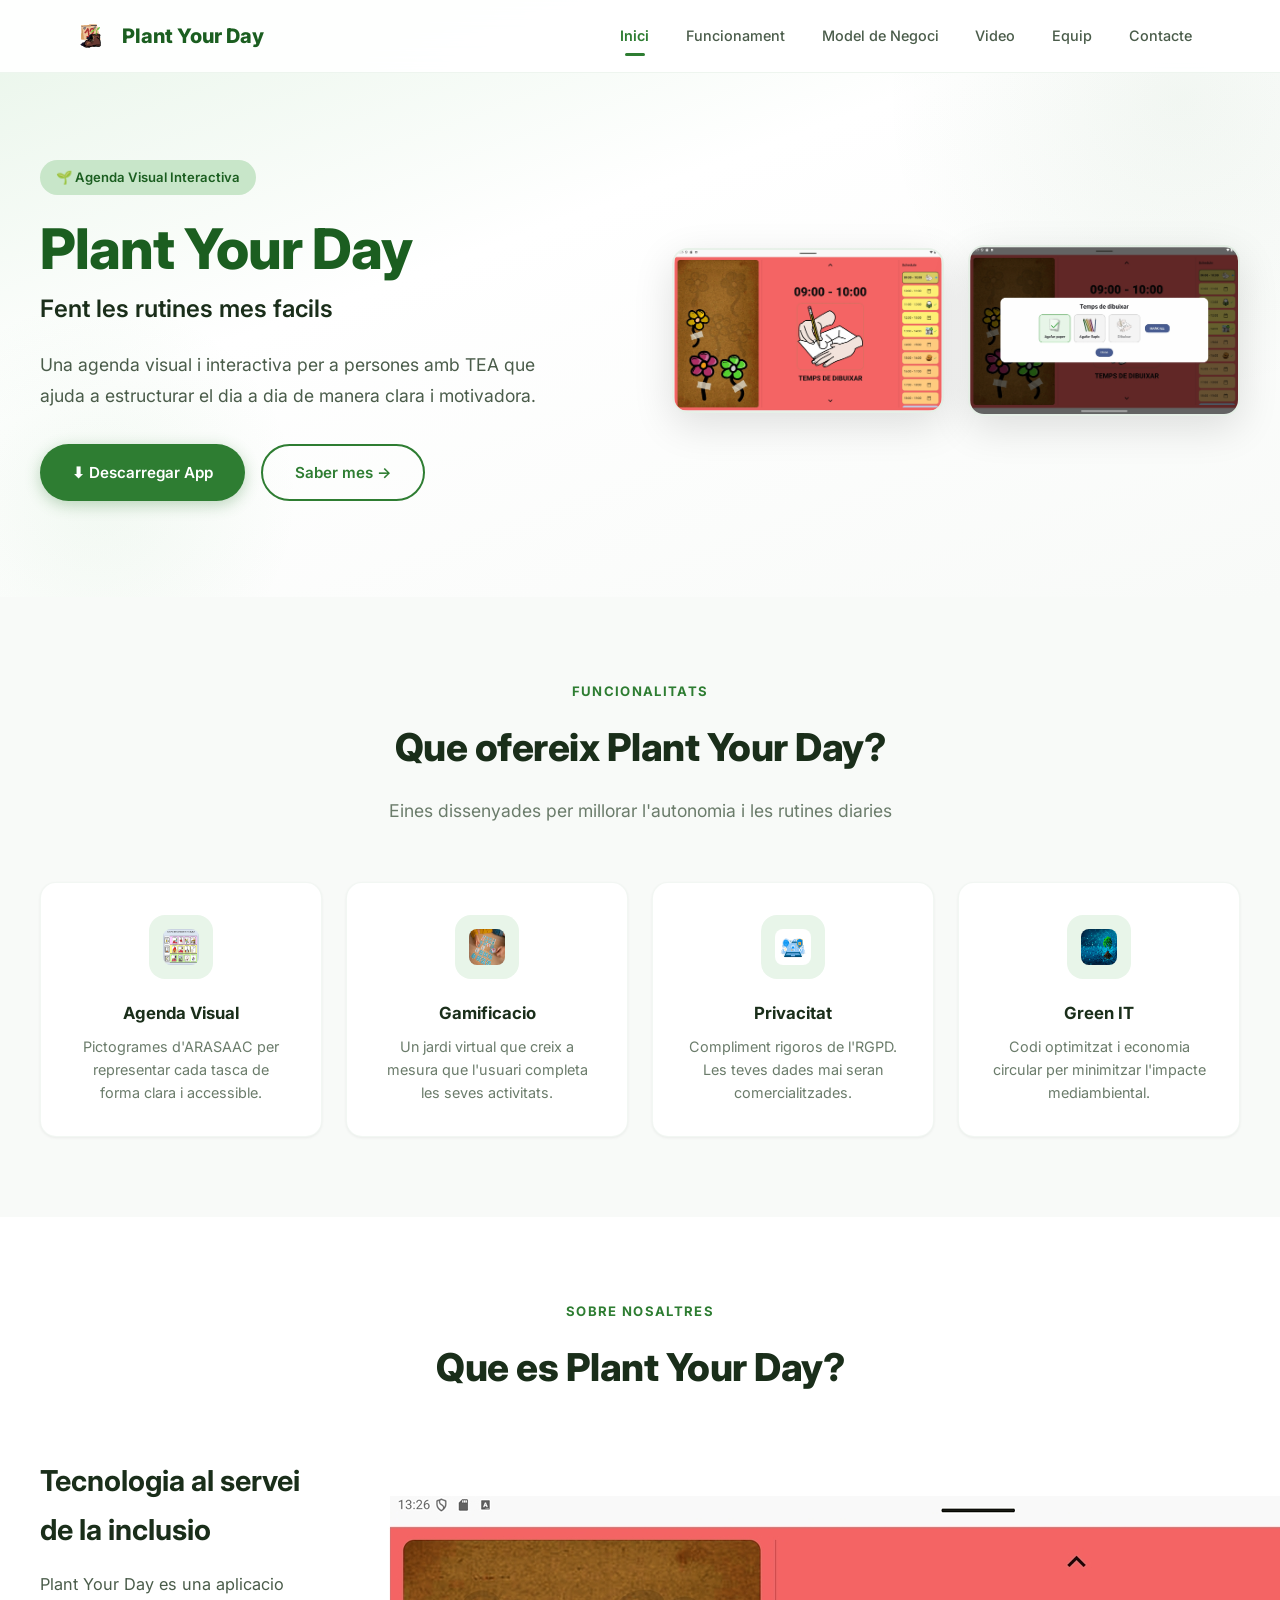
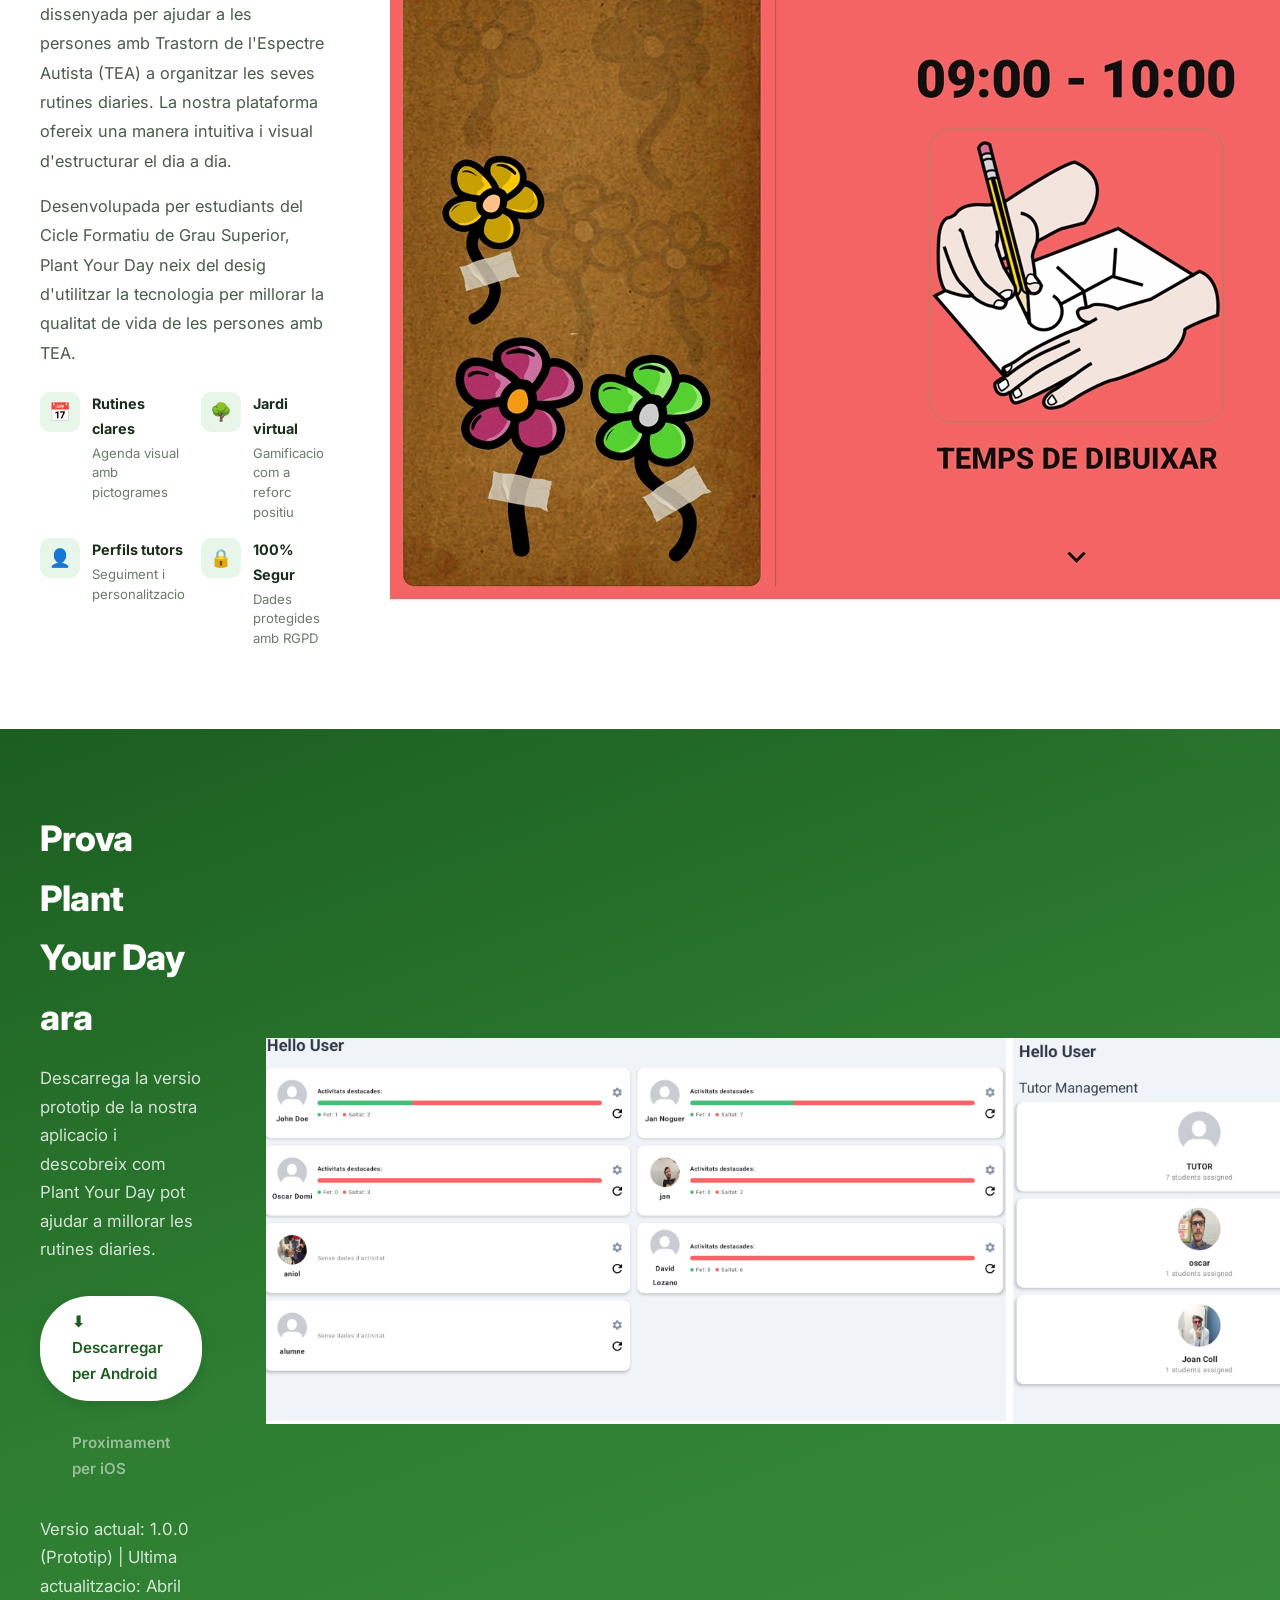
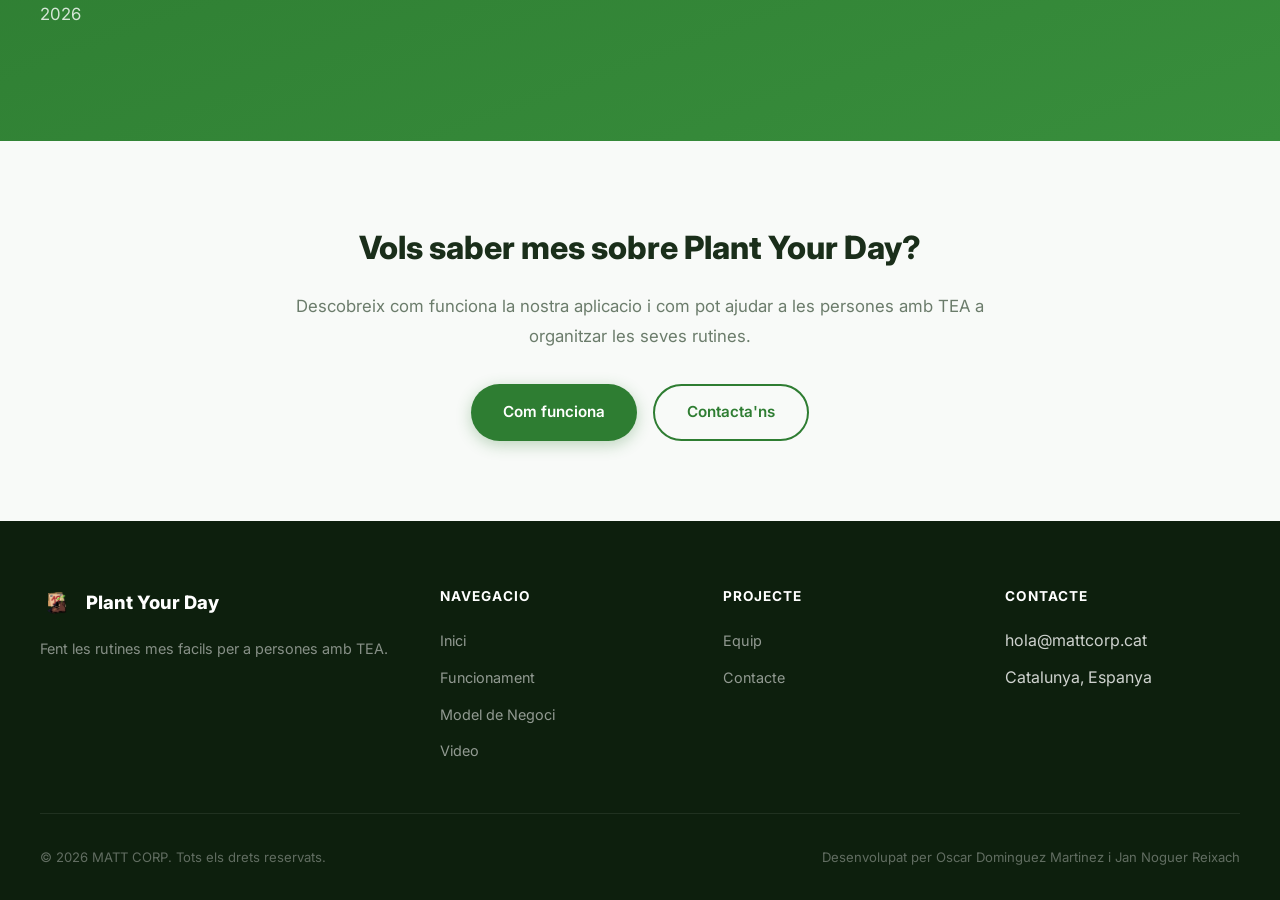
==== commit 294da231: "final" ====
--- a/index.html
+++ b/index.html
@@ -4,6 +4,9 @@
     <meta charset="UTF-8">
     <meta name="viewport" content="width=device-width, initial-scale=1.0">
     <title>Plant Your Day - Agenda Visual per a TEA</title>
+    <link rel="preconnect" href="https://fonts.googleapis.com">
+    <link rel="preconnect" href="https://fonts.gstatic.com" crossorigin>
+    <link href="https://fonts.googleapis.com/css2?family=Inter:wght@300;400;500;600;700;800&display=swap" rel="stylesheet">
     <link rel="stylesheet" href="css/styles.css">
 </head>
 <body>
@@ -45,16 +48,12 @@
                     </div>
                 </div>
                 <div class="hero-visual">
-                    <div class="phone-group">
-                        <div class="phone-mockup">
-                            <div class="phone-screen">
-                                <img src="assets/imatges/2pantalles.png" alt="Plant Your Day - Login i jardi virtual" class="phone-img phone-img--left">
-                            </div>
-                        </div>
-                        <div class="phone-mockup phone-mockup--raised">
-                            <div class="phone-screen">
-                                <img src="assets/imatges/4pantalles.png" alt="Plant Your Day - Agenda i gestio" class="phone-img phone-img--right">
-                            </div>
+                    <div class="img-group">
+                        <div class="img-frame">
+                            <img src="assets/imatges/tempsDeDibuixar.jpeg" alt="Plant Your Day - Login i jardi virtual" class="hero-img">
+                        </div>
+                        <div class="img-frame">
+                            <img src="assets/imatges/passosActivitat.jpeg" alt="Plant Your Day - Agenda i gestio" class="hero-img">
                         </div>
                     </div>
                 </div>
@@ -149,7 +148,7 @@
                         <div class="phone-group">
                             <div class="phone-mockup">
                                 <div class="phone-screen">
-                                    <img src="assets/imatges/2pantalles.png" alt="App screenshots" class="phone-img">
+                                    <img src="assets/imatges/tempsDeDibuixar.jpeg" alt="App screenshots" class="phone-img">
                                 </div>
                             </div>
                         </div>
--- a/css/styles.css
+++ b/css/styles.css
@@ -1,6 +1,4 @@
-﻿@import url('https://fonts.googleapis.com/css2?family=Inter:wght@300;400;500;600;700;800&display=swap');
-
-:root {
+﻿:root {
     --primary: #2E7D32;
     --primary-dark: #1B5E20;
     --primary-light: #A5D6A7;
@@ -288,61 +286,27 @@
     box-shadow: 0 6px 20px rgba(0,0,0,0.15);
 }
 
-/* PHONE MOCKUPS */
-.phone-group {
+/* IMAGE GROUP */
+.img-group {
     display: flex;
     gap: 1.5rem;
-    align-items: flex-end;
-}
-.phone-mockup {
-    width: 240px;
-    background: #1a1a2e;
-    border-radius: 28px;
-    padding: 12px 10px 18px;
-    position: relative;
-    box-shadow: var(--shadow-xl);
-    transition: transform 0.4s cubic-bezier(0.4, 0, 0.2, 1);
-}
-.phone-mockup:hover { transform: translateY(-10px); }
-.phone-mockup--raised { transform: translateY(-30px); }
-.phone-mockup--raised:hover { transform: translateY(-40px); }
-.phone-mockup::before {
-    content: '';
-    position: absolute;
-    top: 6px;
-    left: 50%;
-    transform: translateX(-50%);
-    width: 60px;
-    height: 5px;
-    background: #2e2e45;
-    border-radius: 3px;
-    z-index: 5;
-}
-.phone-mockup::after {
-    content: '';
-    position: absolute;
-    bottom: 7px;
-    left: 50%;
-    transform: translateX(-50%);
-    width: 50px;
-    height: 4px;
-    background: rgba(255,255,255,0.15);
-    border-radius: 2px;
-}
-.phone-screen {
-    border-radius: 18px;
+    align-items: center;
+    justify-content: center;
+}
+.img-frame {
+    flex: 1;
+    max-width: 280px;
+    border-radius: var(--radius);
     overflow: hidden;
-    aspect-ratio: 4/3;
-    background: #000;
-}
-.phone-img {
+    box-shadow: var(--shadow-lg);
+    border: 2px solid rgba(46,125,50,0.1);
+}
+.hero-img {
     width: 100%;
-    height: 100%;
-    object-fit: cover;
+    height: auto;
     display: block;
-}
-.phone-img--left  { object-position: 15% center; }
-.phone-img--right { object-position: 80% center; }
+    vertical-align: bottom;
+}
 
 /* SECTIONS */
 .section { padding: 5rem 2rem; }
@@ -687,6 +651,163 @@
 .content-section:nth-child(even) { background: var(--surface); }
 .content-inner { max-width: 900px; margin: 0 auto; }
 
+/* PAGE HERO INNER */
+.page-hero-inner { max-width: 800px; margin: 0 auto; position: relative; z-index: 1; }
+
+/* MANUAL NAV */
+.manual-nav {
+    display: flex;
+    flex-wrap: wrap;
+    justify-content: center;
+    gap: 0.6rem;
+    margin-top: 2rem;
+}
+.manual-nav-btn {
+    display: inline-flex;
+    align-items: center;
+    gap: 0.4rem;
+    padding: 0.5rem 1.1rem;
+    background: rgba(255,255,255,0.15);
+    color: var(--white);
+    border: 1px solid rgba(255,255,255,0.3);
+    border-radius: 50px;
+    font-size: 0.85rem;
+    font-weight: 500;
+    text-decoration: none;
+    transition: var(--transition);
+}
+.manual-nav-btn:hover {
+    background: rgba(255,255,255,0.25);
+    border-color: rgba(255,255,255,0.5);
+}
+
+/* MANUAL SECTIONS */
+.manual-section { padding: 5rem 2rem; }
+.manual-section--alt { background: var(--surface); }
+.manual-section-inner { max-width: 1100px; margin: 0 auto; }
+.manual-section-header {
+    display: flex;
+    align-items: flex-start;
+    gap: 1.2rem;
+    margin-bottom: 3.5rem;
+    padding-bottom: 2rem;
+    border-bottom: 2px solid var(--primary-100);
+}
+.manual-section-icon {
+    font-size: 2.2rem;
+    line-height: 1;
+    flex-shrink: 0;
+    margin-top: 0.2rem;
+}
+.manual-section-header h2 {
+    font-size: 2rem;
+    font-weight: 800;
+    color: var(--text);
+    margin: 0.2rem 0 0.5rem;
+    padding: 0;
+    border: none;
+    letter-spacing: -0.3px;
+}
+.manual-section-header p {
+    color: var(--text-muted);
+    font-size: 1rem;
+    margin: 0;
+}
+
+/* MANUAL PAIR (image + text) */
+.manual-pair {
+    display: grid;
+    grid-template-columns: 1fr 1fr;
+    gap: 3.5rem;
+    align-items: center;
+    margin-bottom: 4rem;
+    padding-bottom: 4rem;
+    border-bottom: 1px solid rgba(0,0,0,0.06);
+}
+.manual-pair:last-of-type { border-bottom: none; margin-bottom: 0; padding-bottom: 0; }
+.manual-pair--reverse .manual-img-wrap { order: 2; }
+.manual-pair--reverse .manual-text { order: 1; }
+
+.manual-img-wrap {
+    position: relative;
+    border-radius: var(--radius-lg);
+    overflow: hidden;
+    box-shadow: var(--shadow-lg);
+    border: 1px solid rgba(46,125,50,0.1);
+    background: var(--primary-50);
+}
+.manual-img {
+    width: 100%;
+    height: auto;
+    display: block;
+    vertical-align: bottom;
+}
+.manual-img-badge {
+    position: absolute;
+    top: 1rem;
+    left: 1rem;
+    background: var(--primary);
+    color: var(--white);
+    font-size: 0.75rem;
+    font-weight: 700;
+    padding: 0.3rem 0.8rem;
+    border-radius: 50px;
+    z-index: 2;
+    text-transform: uppercase;
+    letter-spacing: 0.05em;
+}
+
+.manual-text { padding: 0.5rem 0; }
+.manual-step-tag {
+    display: inline-block;
+    font-size: 0.78rem;
+    font-weight: 700;
+    text-transform: uppercase;
+    letter-spacing: 0.1em;
+    color: var(--primary);
+    background: var(--primary-50);
+    padding: 0.3rem 0.9rem;
+    border-radius: 50px;
+    margin-bottom: 0.8rem;
+}
+.manual-text h3 {
+    font-size: 1.5rem;
+    font-weight: 800;
+    color: var(--text);
+    margin-bottom: 0.8rem;
+    letter-spacing: -0.3px;
+}
+.manual-text p {
+    color: var(--text-secondary);
+    line-height: 1.8;
+    margin-bottom: 1.2rem;
+    font-size: 1rem;
+}
+.manual-list {
+    list-style: none;
+    padding: 0;
+    margin: 0;
+    display: flex;
+    flex-direction: column;
+    gap: 0.5rem;
+}
+.manual-list li {
+    display: flex;
+    align-items: center;
+    gap: 0.6rem;
+    color: var(--text-secondary);
+    font-size: 0.95rem;
+}
+.manual-list li::before {
+    content: '';
+    display: inline-block;
+    width: 8px;
+    height: 8px;
+    background: var(--primary);
+    border-radius: 50%;
+    flex-shrink: 0;
+}
+
 /* CARDS */
 .card {
     background: var(--white);
@@ -778,8 +899,8 @@
     box-shadow: var(--shadow-lg);
 }
 .team-avatar {
-    width: 80px;
-    height: 80px;
+    width: 110px;
+    height: 110px;
     border-radius: 50%;
     background: var(--primary-50);
     display: flex;
@@ -788,10 +909,153 @@
     font-size: 2.2rem;
     margin: 0 auto 1.2rem;
     border: 3px solid var(--primary-100);
+    overflow: hidden;
+}
+.team-avatar img {
+    width: 100%;
+    height: 100%;
+    object-fit: cover;
+    border-radius: 50%;
 }
 .team-card h3 { color: var(--text); font-size: 1.1rem; font-weight: 700; margin-bottom: 0.3rem; }
 .team-card .role { font-size: 0.85rem; color: var(--primary); font-weight: 600; margin-bottom: 0.8rem; }
 .team-card p { font-size: 0.9rem; color: var(--text-muted); line-height: 1.6; }
+.social-links {
+    display: flex;
+    gap: 0.6rem;
+    justify-content: center;
+    flex-wrap: wrap;
+    margin-top: 1rem;
+}
+.linkedin-link,
+.github-link {
+    display: inline-flex;
+    align-items: center;
+    gap: 0.4rem;
+    padding: 0.45rem 1rem;
+    border-radius: 999px;
+    color: #fff;
+    font-size: 0.85rem;
+    font-weight: 600;
+    text-decoration: none;
+    transition: background 0.2s, transform 0.2s;
+}
+.linkedin-link {
+    background: #0077b5;
+}
+.linkedin-link:hover {
+    background: #005885;
+    transform: translateY(-2px);
+}
+.github-link {
+    background: #24292e;
+}
+.github-link:hover {
+    background: #0d1117;
+    transform: translateY(-2px);
+}
+
+/* ODS GRID */
+.ods-grid {
+    display: grid;
+    grid-template-columns: repeat(auto-fit, minmax(220px, 1fr));
+    gap: 1.5rem;
+    margin-bottom: 1rem;
+}
+.ods-card {
+    background: var(--surface);
+    border-radius: var(--radius);
+    padding: 1.5rem;
+    box-shadow: var(--shadow-sm);
+    border-top: 4px solid var(--primary);
+    transition: transform 0.2s, box-shadow 0.2s;
+}
+.ods-card:hover { transform: translateY(-4px); box-shadow: var(--shadow-lg); }
+.ods-badge {
+    display: inline-block;
+    padding: 0.3rem 0.8rem;
+    border-radius: 999px;
+    font-size: 0.78rem;
+    font-weight: 700;
+    color: #fff;
+    margin-bottom: 0.8rem;
+}
+.ods-3  { background: #4caf50; }
+.ods-4  { background: #e53935; }
+.ods-10 { background: #e91e8c; }
+.ods-12 { background: #d4891a; }
+.ods-card h3 { font-size: 1rem; font-weight: 700; color: var(--text); margin-bottom: 0.5rem; }
+.ods-card p  { font-size: 0.88rem; color: var(--text-muted); line-height: 1.6; }
+
+/* PILLARS GRID */
+.pillars-grid {
+    display: grid;
+    grid-template-columns: repeat(auto-fit, minmax(260px, 1fr));
+    gap: 1.5rem;
+    margin-bottom: 1rem;
+}
+.pillar-card {
+    background: var(--surface);
+    border-radius: var(--radius);
+    padding: 1.8rem;
+    box-shadow: var(--shadow-sm);
+    border-left: 5px solid transparent;
+    transition: transform 0.2s, box-shadow 0.2s;
+}
+.pillar-card:hover { transform: translateY(-4px); box-shadow: var(--shadow-lg); }
+.pillar-green  { border-color: #4caf50; }
+.pillar-blue   { border-color: #1976d2; }
+.pillar-purple { border-color: #7c3aed; }
+.pillar-icon { font-size: 2rem; margin-bottom: 0.8rem; }
+.pillar-card h3 { font-size: 1.05rem; font-weight: 700; color: var(--text); margin-bottom: 0.8rem; }
+.pillar-card ul { padding-left: 1.2rem; }
+.pillar-card ul li { font-size: 0.88rem; color: var(--text-muted); line-height: 1.7; }
+
+/* KPI GRID */
+.kpi-grid {
+    display: grid;
+    grid-template-columns: repeat(auto-fit, minmax(160px, 1fr));
+    gap: 1.2rem;
+    margin-top: 1.2rem;
+}
+.kpi-item {
+    background: var(--primary-50);
+    border-radius: var(--radius-sm);
+    padding: 1.2rem;
+    text-align: center;
+}
+.kpi-value {
+    font-size: 1.7rem;
+    font-weight: 800;
+    color: var(--primary);
+    line-height: 1.1;
+    margin-bottom: 0.4rem;
+}
+.kpi-label { font-size: 0.78rem; color: var(--text-muted); line-height: 1.4; }
+
+/* DAFO GRID */
+.dafo-grid {
+    display: grid;
+    grid-template-columns: repeat(auto-fit, minmax(260px, 1fr));
+    gap: 1.5rem;
+    margin-bottom: 1rem;
+}
+.dafo-card {
+    background: var(--surface);
+    border-radius: var(--radius);
+    padding: 1.8rem;
+    box-shadow: var(--shadow-sm);
+    border-top: 4px solid transparent;
+    transition: transform 0.2s, box-shadow 0.2s;
+}
+.dafo-card:hover { transform: translateY(-4px); box-shadow: var(--shadow-lg); }
+.dafo-fortaleses   { border-color: #4caf50; }
+.dafo-debilitats   { border-color: #f44336; }
+.dafo-oportunitats { border-color: #1976d2; }
+.dafo-amenaces     { border-color: #ff9800; }
+.dafo-card h3 { font-size: 1rem; font-weight: 700; color: var(--text); margin-bottom: 0.8rem; }
+.dafo-card ul { padding-left: 1.2rem; }
+.dafo-card ul li { font-size: 0.88rem; color: var(--text-muted); line-height: 1.7; }
 
 /* CONTACT */
 .contact-grid {
@@ -910,6 +1174,17 @@
     transition: opacity 0.6s ease, transform 0.6s ease;
 }
 .fade-up.visible { opacity: 1; transform: translateY(0); }
+
+/* Fallback: show elements if JS hasn't loaded after 3s */
+@keyframes fadeUpFallback {
+    to { opacity: 1; transform: translateY(0); }
+}
+.fade-up {
+    animation: fadeUpFallback 0.6s ease 3s forwards;
+}
+.fade-up.visible {
+    animation: none;
+}
 .fade-up-delay-1 { transition-delay: 0.1s; }
 .fade-up-delay-2 { transition-delay: 0.2s; }
 .fade-up-delay-3 { transition-delay: 0.3s; }
@@ -956,6 +1231,18 @@
     .section-header h2 { font-size: 1.8rem; }
     .features-grid { grid-template-columns: 1fr 1fr; }
     .contact-grid { grid-template-columns: 1fr; }
+    .manual-pair {
+        grid-template-columns: 1fr;
+        gap: 1.5rem;
+        margin-bottom: 3rem;
+        padding-bottom: 3rem;
+    }
+    .manual-pair--reverse .manual-img-wrap { order: 0; }
+    .manual-pair--reverse .manual-text { order: 0; }
+    .manual-section { padding: 3rem 1.5rem; }
+    .manual-section-header { flex-direction: column; gap: 0.8rem; }
+    .manual-nav { gap: 0.4rem; }
+    .manual-nav-btn { font-size: 0.78rem; padding: 0.4rem 0.8rem; }
     .footer-top { grid-template-columns: 1fr; gap: 2rem; }
     .page-hero { padding: 7rem 1.5rem 3rem; }
     .page-hero h1 { font-size: 2rem; }
